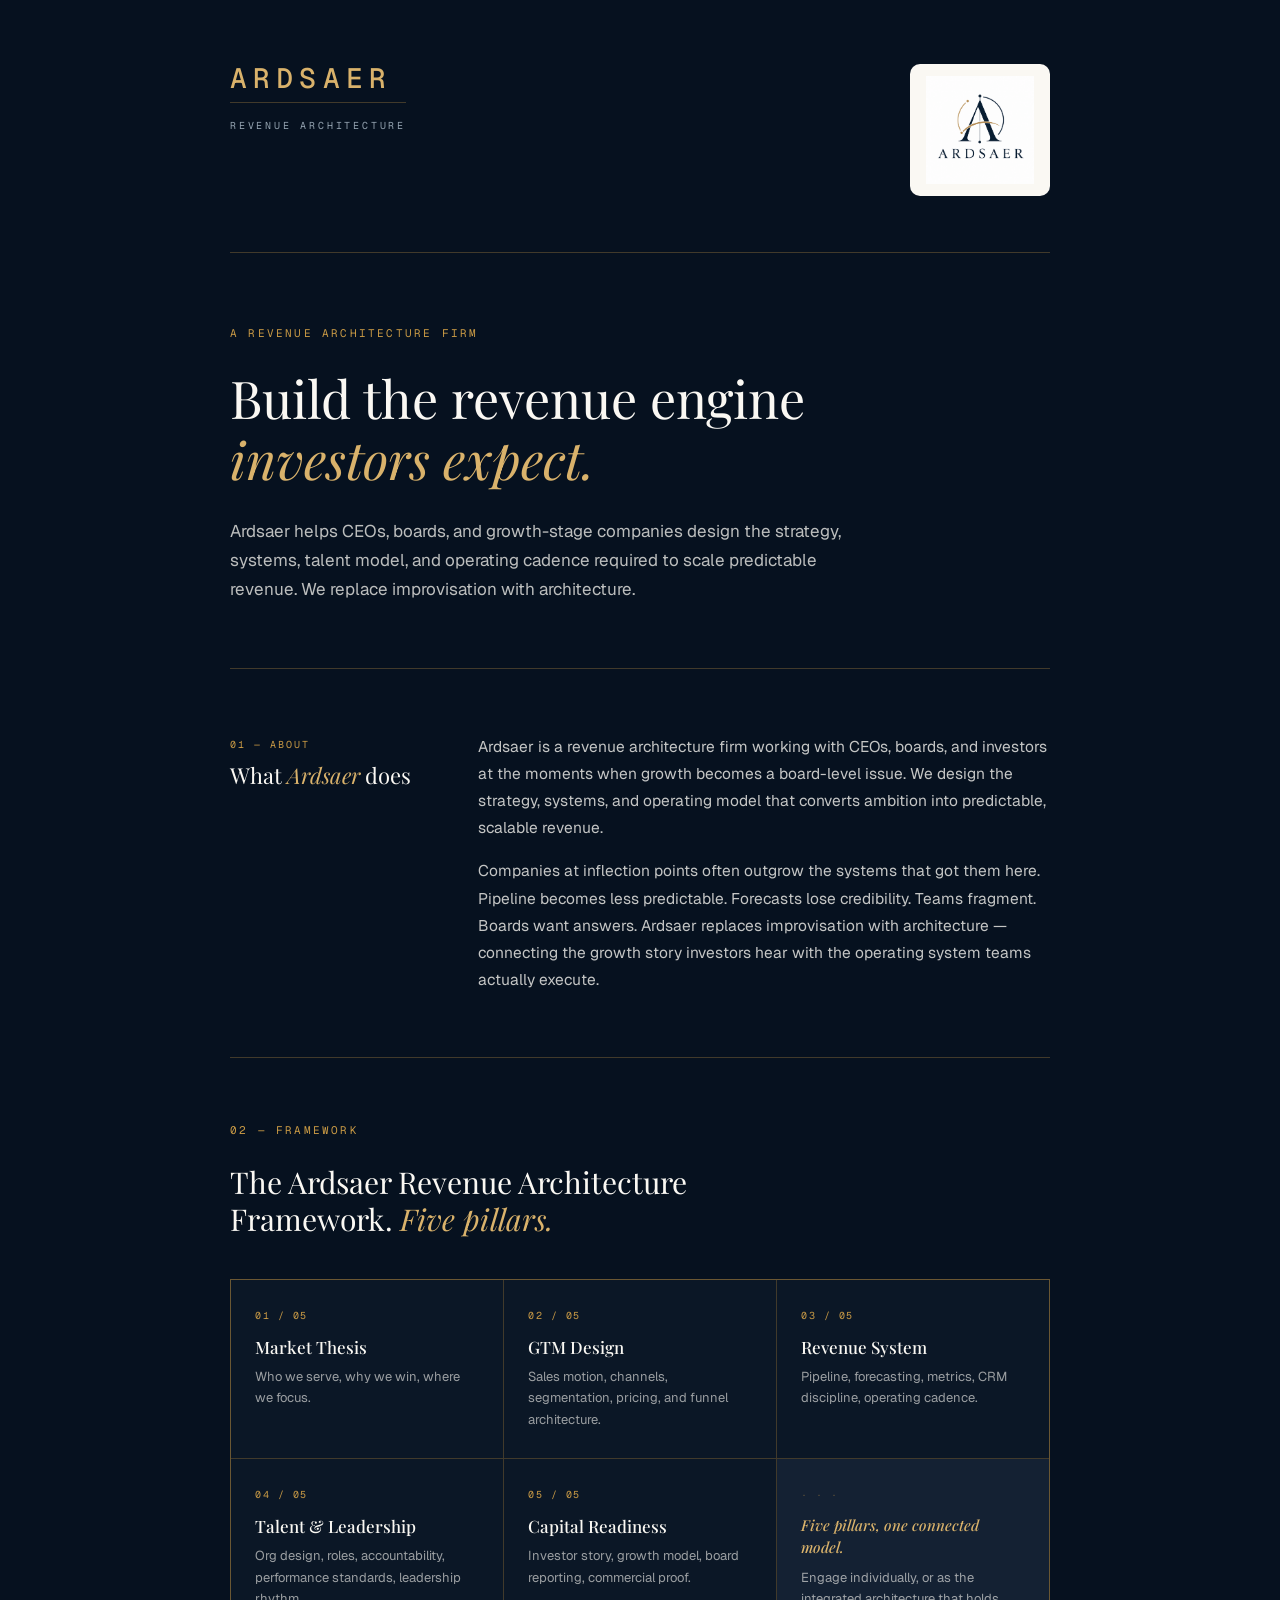
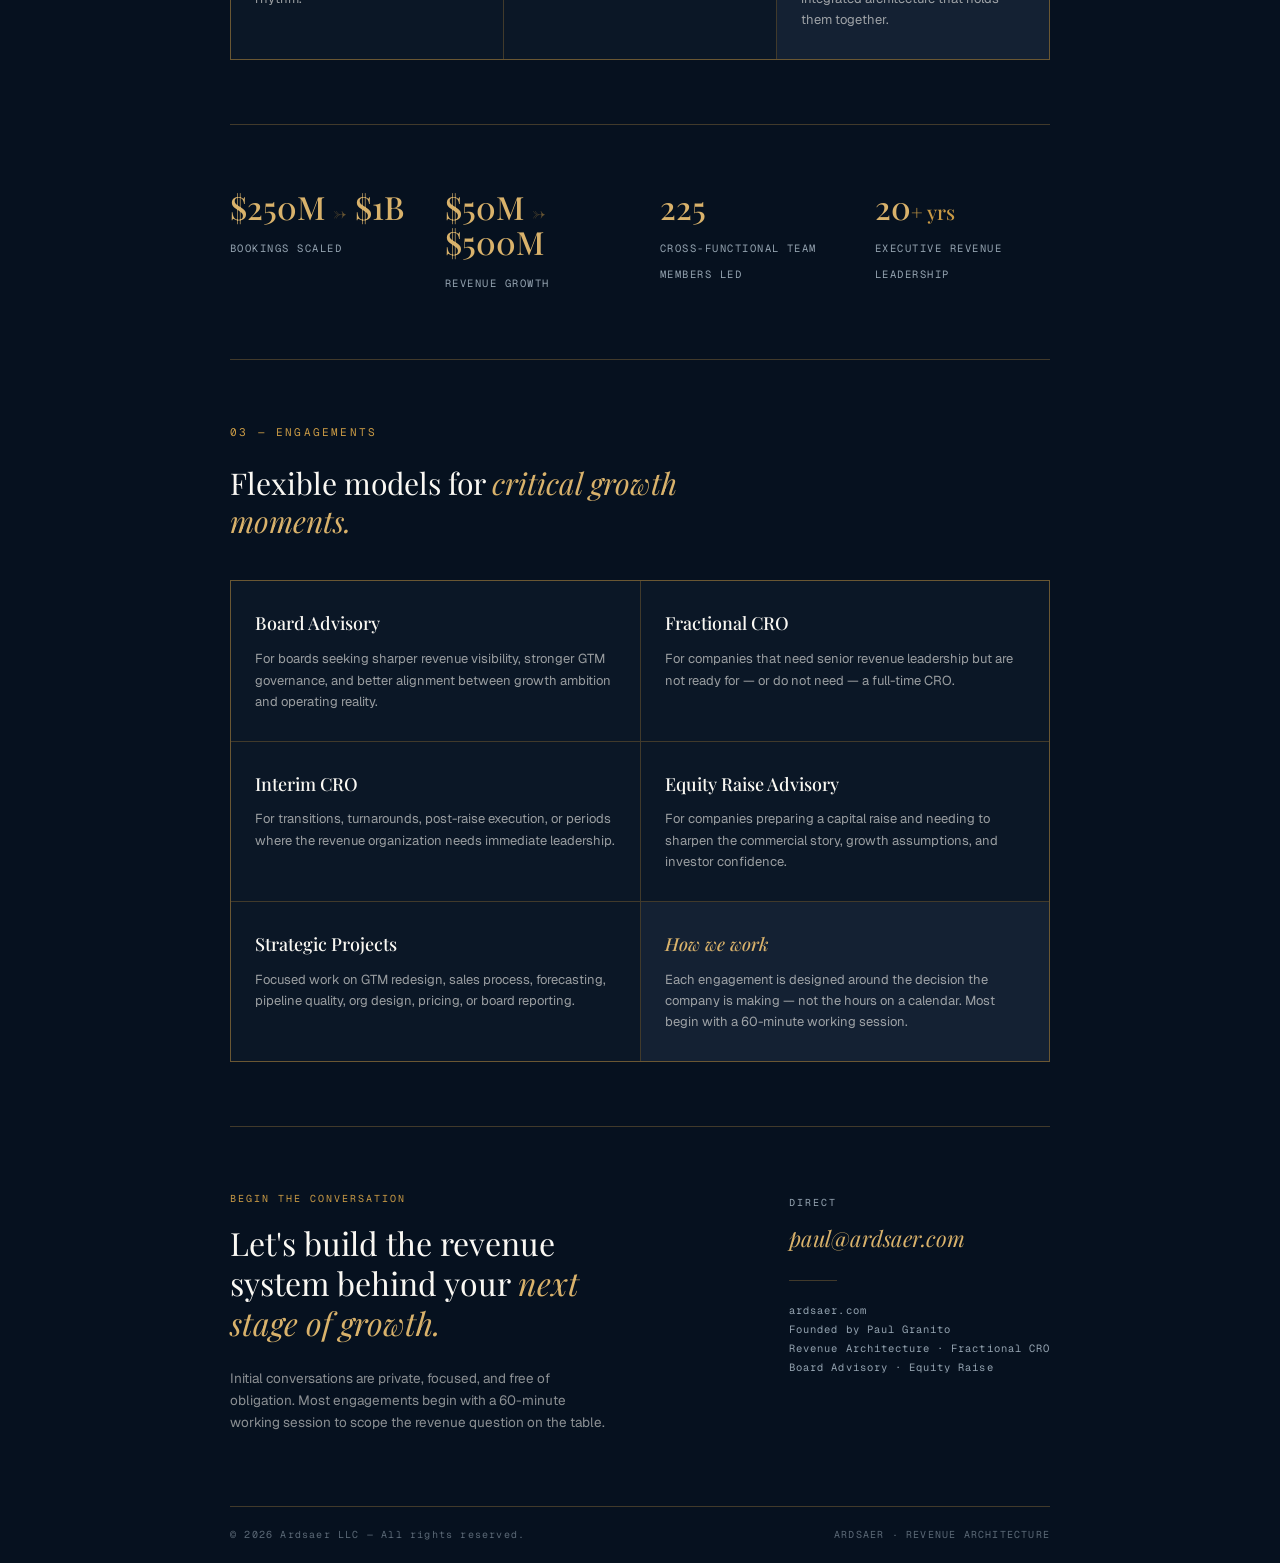
==== company.html @ 893647ec "Place logo inline at top right of header" ====
<!DOCTYPE html>
<html lang="en">
<head>
  <meta charset="UTF-8" />
  <meta name="viewport" content="width=device-width, initial-scale=1.0" />
  <title>Ardsaer — Company Profile</title>
  <link rel="preconnect" href="https://fonts.googleapis.com" />
  <link rel="preconnect" href="https://fonts.gstatic.com" crossorigin />
  <link href="https://fonts.googleapis.com/css2?family=Playfair+Display:ital,wght@0,400;0,500;0,600;1,400;1,500&family=Geist:wght@300;400;500;600&family=Geist+Mono:wght@400;500&display=swap" rel="stylesheet" />
  <style>
    *, *::before, *::after { box-sizing: border-box; margin: 0; padding: 0; }

    :root {
      --navy-900: #06111F;
      --navy-800: #0B1726;
      --navy-700: #142133;
      --gold-500: #C99A45;
      --gold-400: #D9B26B;
      --gold-300: #E6C892;
      --gold-line: rgba(201,154,69,0.3);
      --bone-50:  #FAF8F3;
      --bone-100: #F4F0E7;
      --slate-400: #94A3B0;
      --serif: "Playfair Display", Georgia, serif;
      --sans:  "Geist", -apple-system, sans-serif;
      --mono:  "Geist Mono", monospace;
    }

    html { scroll-behavior: smooth; }

    body {
      font-family: var(--sans);
      background: var(--navy-900);
      color: var(--bone-50);
      -webkit-font-smoothing: antialiased;
      line-height: 1.6;
    }

    /* ── Layout ── */
    .page {
      max-width: 900px;
      margin: 0 auto;
      padding: 0 40px;
    }

    /* ── Header ── */
    .header {
      padding: 64px 0 56px;
      border-bottom: 1px solid var(--gold-line);
      display: flex;
      align-items: flex-start;
      justify-content: space-between;
      gap: 40px;
      flex-wrap: wrap;
    }

    .logo-block {}

    .logo-wordmark {
      font-family: var(--mono);
      font-size: 28px;
      font-weight: 500;
      letter-spacing: 0.22em;
      color: var(--gold-400);
      display: block;
      line-height: 1;
    }

    .logo-rule {
      width: 100%;
      height: 1px;
      background: var(--gold-line);
      margin: 10px 0 8px;
    }

    .logo-sub {
      font-family: var(--mono);
      font-size: 10px;
      letter-spacing: 0.28em;
      color: var(--slate-400);
      text-transform: uppercase;
    }

    .header-right {
      display: flex;
      align-items: center;
    }

    .header-logo-img {
      width: 140px;
      background: var(--bone-50);
      border-radius: 10px;
      padding: 12px 16px;
      display: block;
    }

    /* ── Hero band ── */
    .hero-band {
      padding: 72px 0 64px;
      border-bottom: 1px solid var(--gold-line);
    }

    .eyebrow {
      font-family: var(--mono);
      font-size: 11px;
      letter-spacing: 0.2em;
      color: var(--gold-500);
      text-transform: uppercase;
      display: block;
      margin-bottom: 24px;
    }

    .hero-heading {
      font-family: var(--serif);
      font-size: clamp(32px, 5vw, 52px);
      font-weight: 400;
      line-height: 1.18;
      color: var(--bone-50);
      max-width: 720px;
      margin-bottom: 28px;
    }

    .hero-heading em {
      font-style: italic;
      color: var(--gold-400);
    }

    .hero-body {
      font-size: 17px;
      color: rgba(250,248,243,0.75);
      max-width: 620px;
      line-height: 1.7;
    }

    /* ── Two-col section ── */
    .two-col {
      padding: 64px 0;
      border-bottom: 1px solid var(--gold-line);
      display: grid;
      grid-template-columns: 200px 1fr;
      gap: 48px;
      align-items: start;
    }

    .col-label {
      padding-top: 4px;
    }

    .col-label .index {
      font-family: var(--mono);
      font-size: 10px;
      letter-spacing: 0.2em;
      color: var(--gold-500);
      text-transform: uppercase;
      display: block;
      margin-bottom: 8px;
    }

    .col-label h3 {
      font-family: var(--serif);
      font-size: 22px;
      font-weight: 400;
      color: var(--bone-50);
      line-height: 1.3;
    }

    .col-label h3 em { font-style: italic; color: var(--gold-400); }

    .col-body p {
      font-size: 15.5px;
      color: rgba(250,248,243,0.78);
      line-height: 1.75;
      margin-bottom: 16px;
    }

    .col-body p:last-child { margin-bottom: 0; }

    /* ── Pillars grid ── */
    .pillars-section {
      padding: 64px 0;
      border-bottom: 1px solid var(--gold-line);
    }

    .pillars-head {
      margin-bottom: 40px;
    }

    .pillars-grid {
      display: grid;
      grid-template-columns: repeat(3, 1fr);
      gap: 1px;
      background: var(--gold-line);
      border: 1px solid var(--gold-line);
    }

    .pillar-card {
      background: var(--navy-800);
      padding: 28px 24px;
    }

    .pillar-num {
      font-family: var(--mono);
      font-size: 10px;
      letter-spacing: 0.15em;
      color: var(--gold-500);
      display: block;
      margin-bottom: 12px;
    }

    .pillar-name {
      font-family: var(--serif);
      font-size: 17px;
      font-weight: 500;
      color: var(--bone-50);
      margin-bottom: 8px;
      line-height: 1.3;
    }

    .pillar-body {
      font-size: 13px;
      color: rgba(250,248,243,0.6);
      line-height: 1.65;
    }

    /* ── Stats band ── */
    .stats-band {
      padding: 64px 0;
      border-bottom: 1px solid var(--gold-line);
      display: grid;
      grid-template-columns: repeat(4, 1fr);
      gap: 40px;
    }

    .stat {}

    .stat-value {
      font-family: var(--serif);
      font-size: 32px;
      font-weight: 500;
      color: var(--gold-400);
      display: block;
      line-height: 1.1;
      margin-bottom: 10px;
    }

    .stat-arrow {
      font-size: 20px;
      color: rgba(201,154,69,0.5);
    }

    .stat-label {
      font-family: var(--mono);
      font-size: 10.5px;
      letter-spacing: 0.14em;
      color: var(--slate-400);
      text-transform: uppercase;
      line-height: 1.5;
    }

    /* ── Engagement models ── */
    .engagements-section {
      padding: 64px 0;
      border-bottom: 1px solid var(--gold-line);
    }

    .engagement-list {
      display: grid;
      grid-template-columns: repeat(2, 1fr);
      gap: 1px;
      background: var(--gold-line);
      border: 1px solid var(--gold-line);
      margin-top: 40px;
    }

    .engagement-item {
      background: var(--navy-800);
      padding: 28px 24px;
    }

    .engagement-title {
      font-family: var(--serif);
      font-size: 18px;
      font-weight: 500;
      color: var(--bone-50);
      margin-bottom: 10px;
    }

    .engagement-body {
      font-size: 13px;
      color: rgba(250,248,243,0.6);
      line-height: 1.65;
    }

    /* ── Footer / Contact ── */
    .footer-band {
      padding: 64px 0 72px;
      display: flex;
      align-items: flex-start;
      justify-content: space-between;
      gap: 48px;
      flex-wrap: wrap;
    }

    .footer-left {}

    .footer-cta-label {
      font-family: var(--mono);
      font-size: 10px;
      letter-spacing: 0.2em;
      color: var(--gold-500);
      text-transform: uppercase;
      display: block;
      margin-bottom: 16px;
    }

    .footer-heading {
      font-family: var(--serif);
      font-size: clamp(22px, 3vw, 32px);
      font-weight: 400;
      color: var(--bone-50);
      line-height: 1.25;
      max-width: 420px;
      margin-bottom: 24px;
    }

    .footer-heading em { font-style: italic; color: var(--gold-400); }

    .footer-note {
      font-size: 13.5px;
      color: rgba(250,248,243,0.55);
      max-width: 380px;
      line-height: 1.65;
    }

    .footer-right {
      padding-top: 4px;
    }

    .contact-label {
      font-family: var(--mono);
      font-size: 10px;
      letter-spacing: 0.2em;
      color: var(--slate-400);
      text-transform: uppercase;
      display: block;
      margin-bottom: 10px;
    }

    .contact-email {
      font-family: var(--serif);
      font-size: 22px;
      font-style: italic;
      color: var(--gold-400);
      text-decoration: none;
      display: block;
      margin-bottom: 24px;
      transition: color 0.2s;
    }

    .contact-email:hover { color: var(--gold-300); }

    .divider {
      width: 48px;
      height: 1px;
      background: var(--gold-line);
      margin-bottom: 20px;
    }

    .footer-meta {
      font-family: var(--mono);
      font-size: 10.5px;
      letter-spacing: 0.1em;
      color: var(--slate-400);
      line-height: 1.8;
    }

    /* ── Bottom bar ── */
    .bottom-bar {
      border-top: 1px solid var(--gold-line);
      padding: 20px 0;
      display: flex;
      align-items: center;
      justify-content: space-between;
      gap: 20px;
    }

    .bottom-bar span {
      font-family: var(--mono);
      font-size: 10px;
      letter-spacing: 0.12em;
      color: rgba(148,163,176,0.6);
    }

    /* ── Responsive ── */
    @media (max-width: 720px) {
      .page { padding: 0 24px; }
      .header { flex-direction: column; }
      .header-right { text-align: left; }
      .header-tagline { max-width: none; }
      .two-col { grid-template-columns: 1fr; gap: 24px; }
      .pillars-grid { grid-template-columns: 1fr 1fr; }
      .stats-band { grid-template-columns: 1fr 1fr; gap: 32px; }
      .engagement-list { grid-template-columns: 1fr; }
    }

    @media (max-width: 480px) {
      .pillars-grid { grid-template-columns: 1fr; }
      .stats-band { grid-template-columns: 1fr 1fr; }
    }
  </style>
</head>
<body>

<div class="page">

  <!-- ── Header ── -->
  <header class="header">
    <div class="logo-block">
      <span class="logo-wordmark">ARDSAER</span>
      <div class="logo-rule"></div>
      <span class="logo-sub">Revenue Architecture</span>
    </div>
    <div class="header-right">
      <img src="images/Logo.png" alt="Ardsaer" class="header-logo-img" />
    </div>
  </header>

  <!-- ── Hero ── -->
  <section class="hero-band">
    <span class="eyebrow">A Revenue Architecture Firm</span>
    <h1 class="hero-heading">
      Build the revenue engine <em>investors expect.</em>
    </h1>
    <p class="hero-body">
      Ardsaer helps CEOs, boards, and growth-stage companies design the strategy, systems, talent model, and operating cadence required to scale predictable revenue. We replace improvisation with architecture.
    </p>
  </section>

  <!-- ── About ── -->
  <section class="two-col">
    <div class="col-label">
      <span class="index">01 — About</span>
      <h3>What <em>Ardsaer</em> does</h3>
    </div>
    <div class="col-body">
      <p>
        Ardsaer is a revenue architecture firm working with CEOs, boards, and investors at the moments when growth becomes a board-level issue. We design the strategy, systems, and operating model that converts ambition into predictable, scalable revenue.
      </p>
      <p>
        Companies at inflection points often outgrow the systems that got them here. Pipeline becomes less predictable. Forecasts lose credibility. Teams fragment. Boards want answers. Ardsaer replaces improvisation with architecture — connecting the growth story investors hear with the operating system teams actually execute.
      </p>
    </div>
  </section>

  <!-- ── Framework / Pillars ── -->
  <section class="pillars-section">
    <div class="pillars-head">
      <span class="eyebrow">02 — Framework</span>
      <h2 style="font-family: var(--serif); font-size: clamp(22px, 3vw, 30px); font-weight: 400; color: var(--bone-50); line-height: 1.25; max-width: 560px;">
        The Ardsaer Revenue Architecture Framework. <em style="font-style:italic; color: var(--gold-400);">Five pillars.</em>
      </h2>
    </div>
    <div class="pillars-grid">
      <div class="pillar-card">
        <span class="pillar-num">01 / 05</span>
        <div class="pillar-name">Market Thesis</div>
        <p class="pillar-body">Who we serve, why we win, where we focus.</p>
      </div>
      <div class="pillar-card">
        <span class="pillar-num">02 / 05</span>
        <div class="pillar-name">GTM Design</div>
        <p class="pillar-body">Sales motion, channels, segmentation, pricing, and funnel architecture.</p>
      </div>
      <div class="pillar-card">
        <span class="pillar-num">03 / 05</span>
        <div class="pillar-name">Revenue System</div>
        <p class="pillar-body">Pipeline, forecasting, metrics, CRM discipline, operating cadence.</p>
      </div>
      <div class="pillar-card">
        <span class="pillar-num">04 / 05</span>
        <div class="pillar-name">Talent &amp; Leadership</div>
        <p class="pillar-body">Org design, roles, accountability, performance standards, leadership rhythm.</p>
      </div>
      <div class="pillar-card">
        <span class="pillar-num">05 / 05</span>
        <div class="pillar-name">Capital Readiness</div>
        <p class="pillar-body">Investor story, growth model, board reporting, commercial proof.</p>
      </div>
      <div class="pillar-card" style="background: var(--navy-700);">
        <span class="pillar-num" style="color: rgba(201,154,69,0.4);">· · ·</span>
        <div class="pillar-name" style="font-style:italic; color: var(--gold-400); font-size: 15px; line-height: 1.45;">Five pillars, one connected model.</div>
        <p class="pillar-body">Engage individually, or as the integrated architecture that holds them together.</p>
      </div>
    </div>
  </section>

  <!-- ── Stats ── -->
  <section class="stats-band">
    <div class="stat">
      <span class="stat-value">$250M <span class="stat-arrow">→</span> $1B</span>
      <span class="stat-label">Bookings scaled</span>
    </div>
    <div class="stat">
      <span class="stat-value">$50M <span class="stat-arrow">→</span> $500M</span>
      <span class="stat-label">Revenue growth</span>
    </div>
    <div class="stat">
      <span class="stat-value">225</span>
      <span class="stat-label">Cross-functional team members led</span>
    </div>
    <div class="stat">
      <span class="stat-value">20<em style="font-size:20px; font-style:normal; color: var(--gold-500);">+ yrs</em></span>
      <span class="stat-label">Executive revenue leadership</span>
    </div>
  </section>

  <!-- ── Engagement Models ── -->
  <section class="engagements-section">
    <span class="eyebrow">03 — Engagements</span>
    <h2 style="font-family: var(--serif); font-size: clamp(22px, 3vw, 30px); font-weight: 400; color: var(--bone-50); line-height: 1.25; max-width: 560px;">
      Flexible models for <em style="font-style:italic; color: var(--gold-400);">critical growth moments.</em>
    </h2>
    <div class="engagement-list">
      <div class="engagement-item">
        <div class="engagement-title">Board Advisory</div>
        <p class="engagement-body">For boards seeking sharper revenue visibility, stronger GTM governance, and better alignment between growth ambition and operating reality.</p>
      </div>
      <div class="engagement-item">
        <div class="engagement-title">Fractional CRO</div>
        <p class="engagement-body">For companies that need senior revenue leadership but are not ready for — or do not need — a full-time CRO.</p>
      </div>
      <div class="engagement-item">
        <div class="engagement-title">Interim CRO</div>
        <p class="engagement-body">For transitions, turnarounds, post-raise execution, or periods where the revenue organization needs immediate leadership.</p>
      </div>
      <div class="engagement-item">
        <div class="engagement-title">Equity Raise Advisory</div>
        <p class="engagement-body">For companies preparing a capital raise and needing to sharpen the commercial story, growth assumptions, and investor confidence.</p>
      </div>
      <div class="engagement-item">
        <div class="engagement-title">Strategic Projects</div>
        <p class="engagement-body">Focused work on GTM redesign, sales process, forecasting, pipeline quality, org design, pricing, or board reporting.</p>
      </div>
      <div class="engagement-item" style="background: var(--navy-700);">
        <div class="engagement-title" style="font-style:italic; color: var(--gold-400);">How we work</div>
        <p class="engagement-body">Each engagement is designed around the decision the company is making — not the hours on a calendar. Most begin with a 60-minute working session.</p>
      </div>
    </div>
  </section>

  <!-- ── Contact ── -->
  <footer>
    <div class="footer-band">
      <div class="footer-left">
        <span class="footer-cta-label">Begin the conversation</span>
        <h2 class="footer-heading">
          Let's build the revenue system behind your <em>next stage of growth.</em>
        </h2>
        <p class="footer-note">
          Initial conversations are private, focused, and free of obligation. Most engagements begin with a 60-minute working session to scope the revenue question on the table.
        </p>
      </div>
      <div class="footer-right">
        <span class="contact-label">Direct</span>
        <a href="mailto:paul@ardsaer.com" class="contact-email">paul@ardsaer.com</a>
        <div class="divider"></div>
        <div class="footer-meta">
          ardsaer.com<br />
          Founded by Paul Granito<br />
          Revenue Architecture · Fractional CRO<br />
          Board Advisory · Equity Raise
        </div>
      </div>
    </div>
    <div class="bottom-bar">
      <span>© 2026 Ardsaer LLC — All rights reserved.</span>
      <span>ARDSAER · REVENUE ARCHITECTURE</span>
    </div>
  </footer>

</div>

</body>
</html>
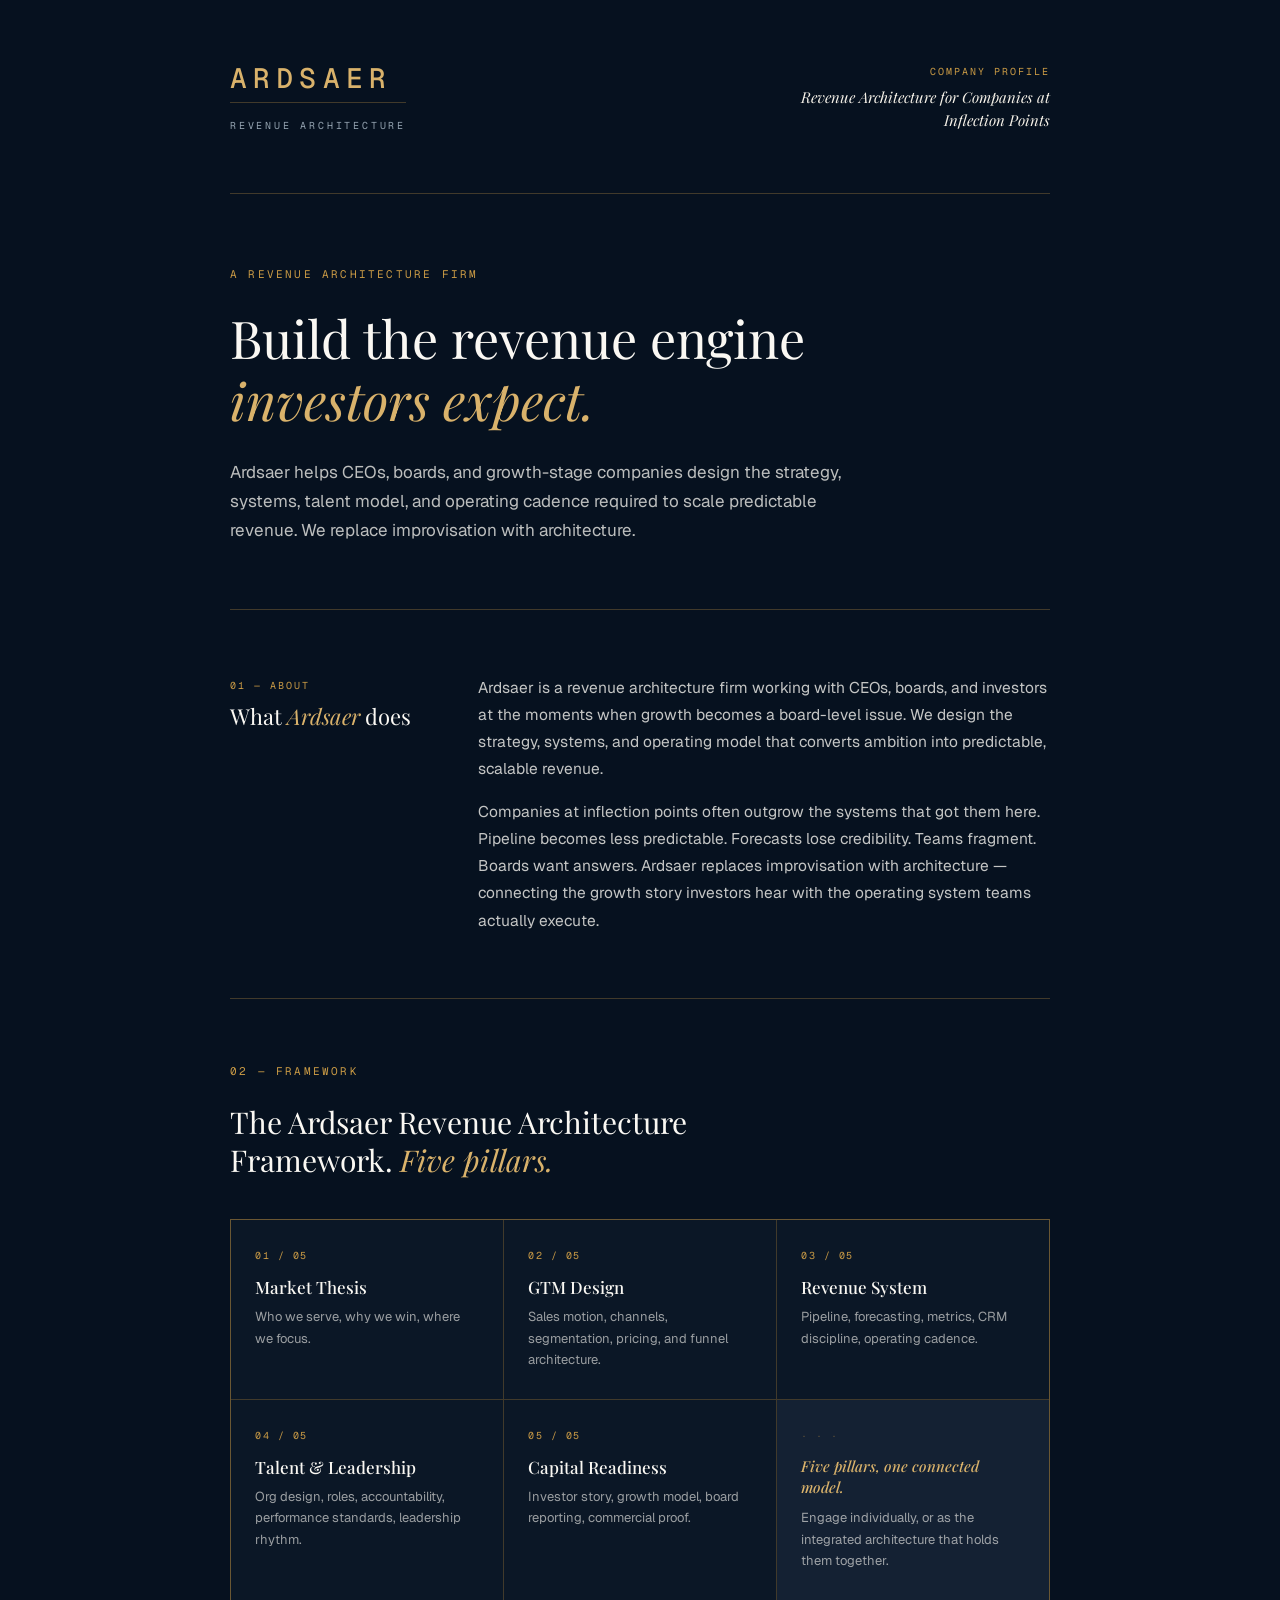
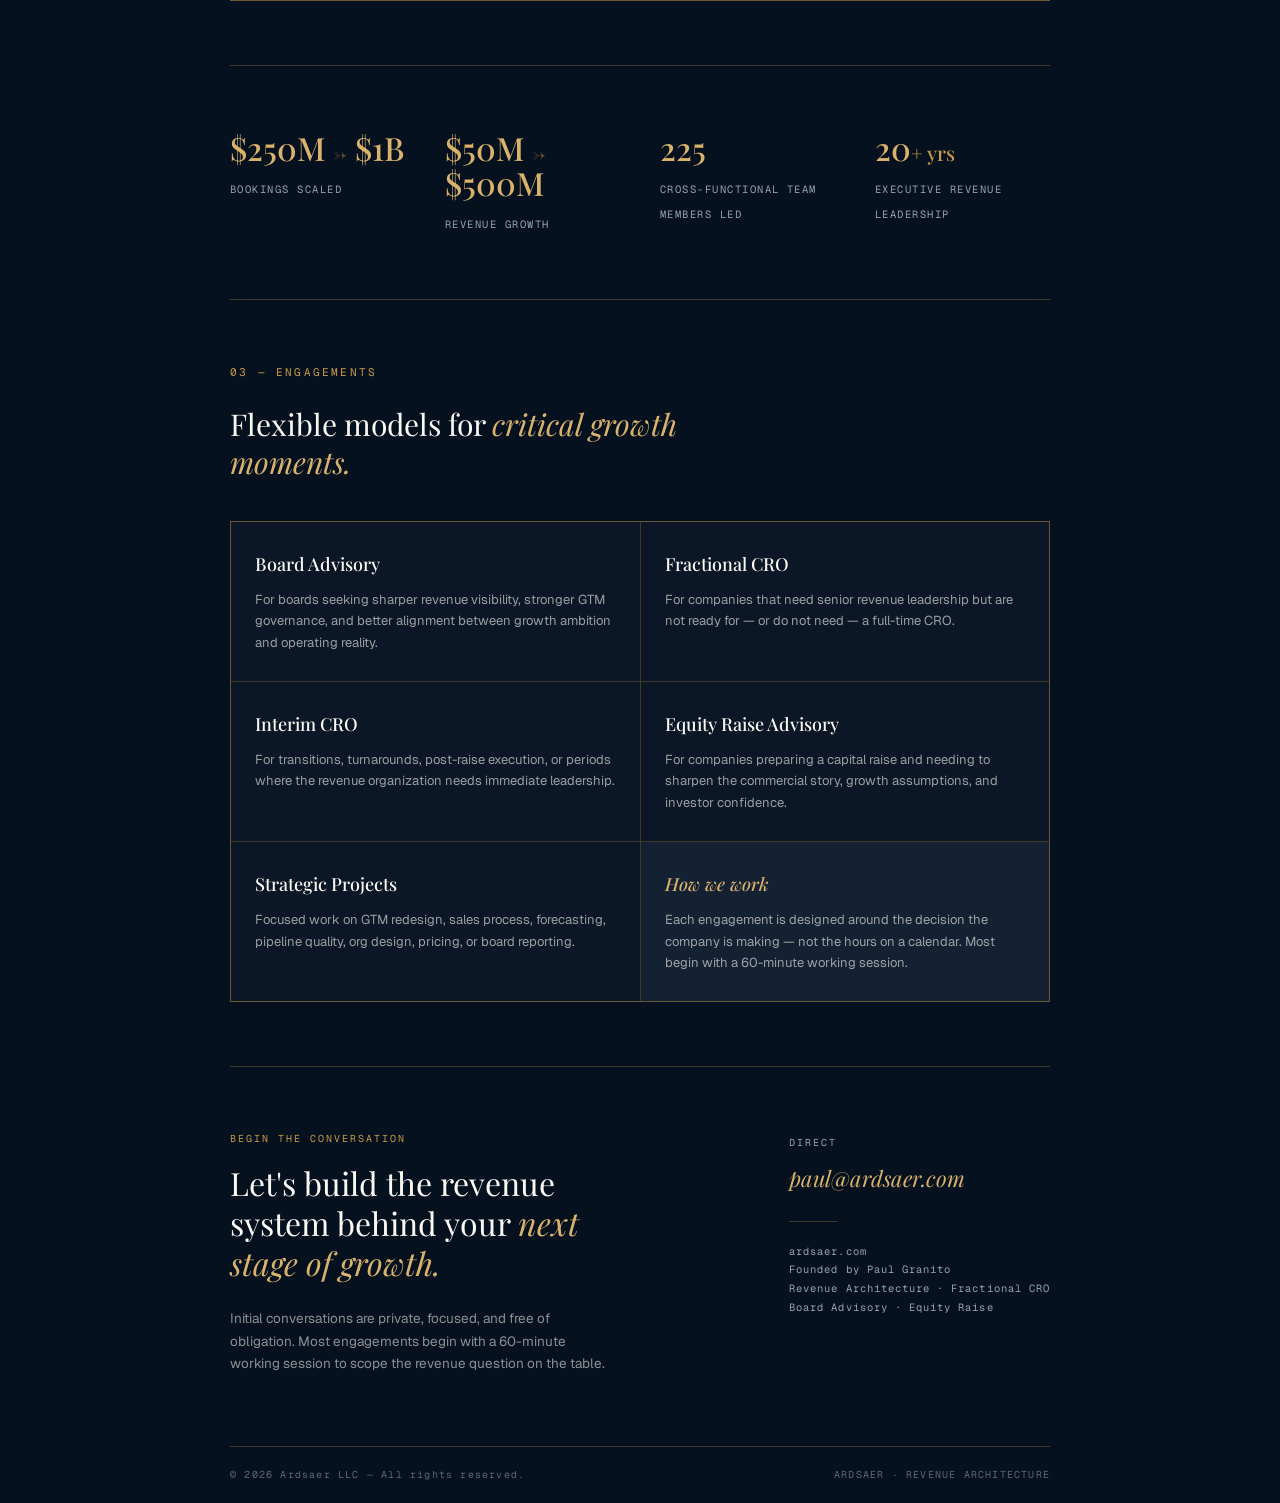
==== commit 6b54410f: "Revert company page header to original format, remove logo" ====
--- a/company.html
+++ b/company.html
@@ -82,16 +82,26 @@
     }
 
     .header-right {
-      display: flex;
-      align-items: center;
-    }
-
-    .header-logo-img {
-      width: 140px;
-      background: var(--bone-50);
-      border-radius: 10px;
-      padding: 12px 16px;
-      display: block;
+      text-align: right;
+    }
+
+    .header-label {
+      font-family: var(--mono);
+      font-size: 10px;
+      letter-spacing: 0.2em;
+      color: var(--gold-500);
+      text-transform: uppercase;
+      display: block;
+      margin-bottom: 6px;
+    }
+
+    .header-tagline {
+      font-family: var(--serif);
+      font-size: 15px;
+      font-style: italic;
+      color: var(--bone-100);
+      max-width: 280px;
+      line-height: 1.5;
     }
 
     /* ── Hero band ── */
@@ -421,7 +431,8 @@
       <span class="logo-sub">Revenue Architecture</span>
     </div>
     <div class="header-right">
-      <img src="images/Logo.png" alt="Ardsaer" class="header-logo-img" />
+      <span class="header-label">Company Profile</span>
+      <p class="header-tagline">Revenue Architecture for Companies at Inflection Points</p>
     </div>
   </header>
 
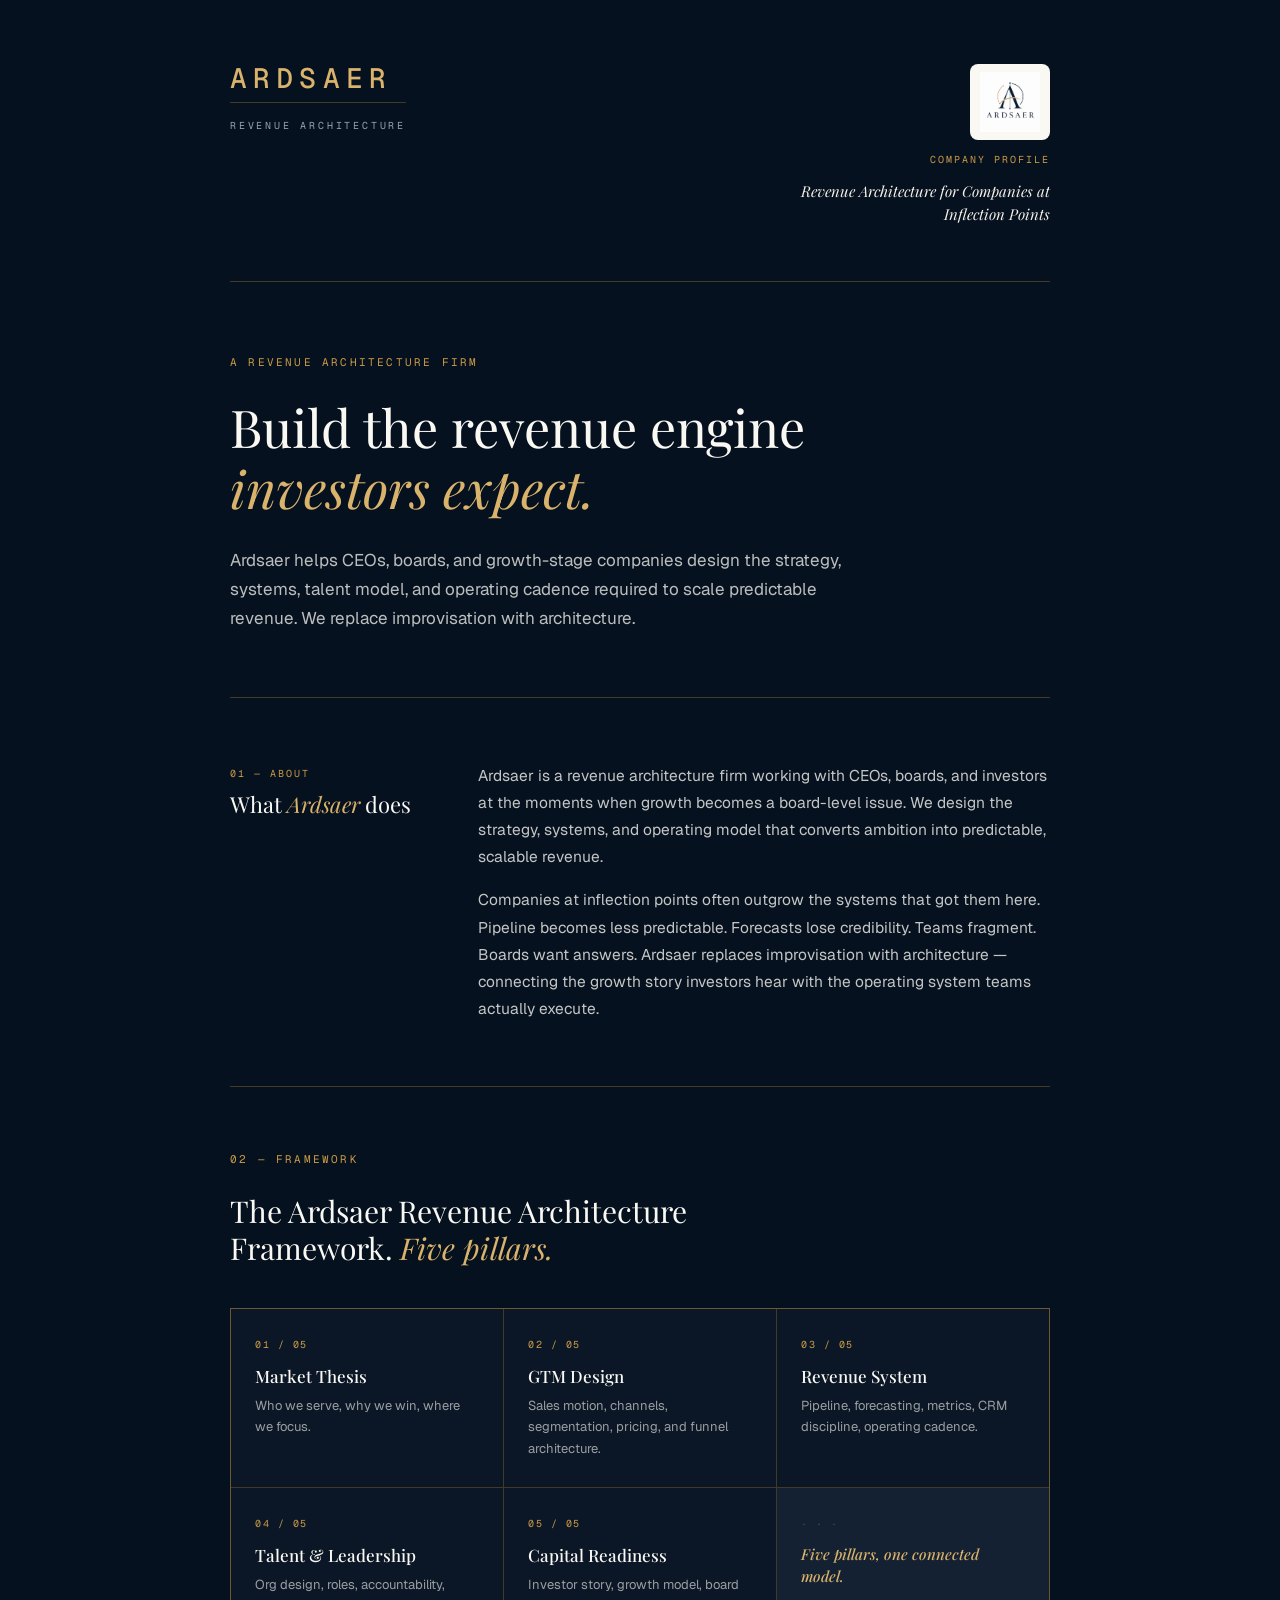
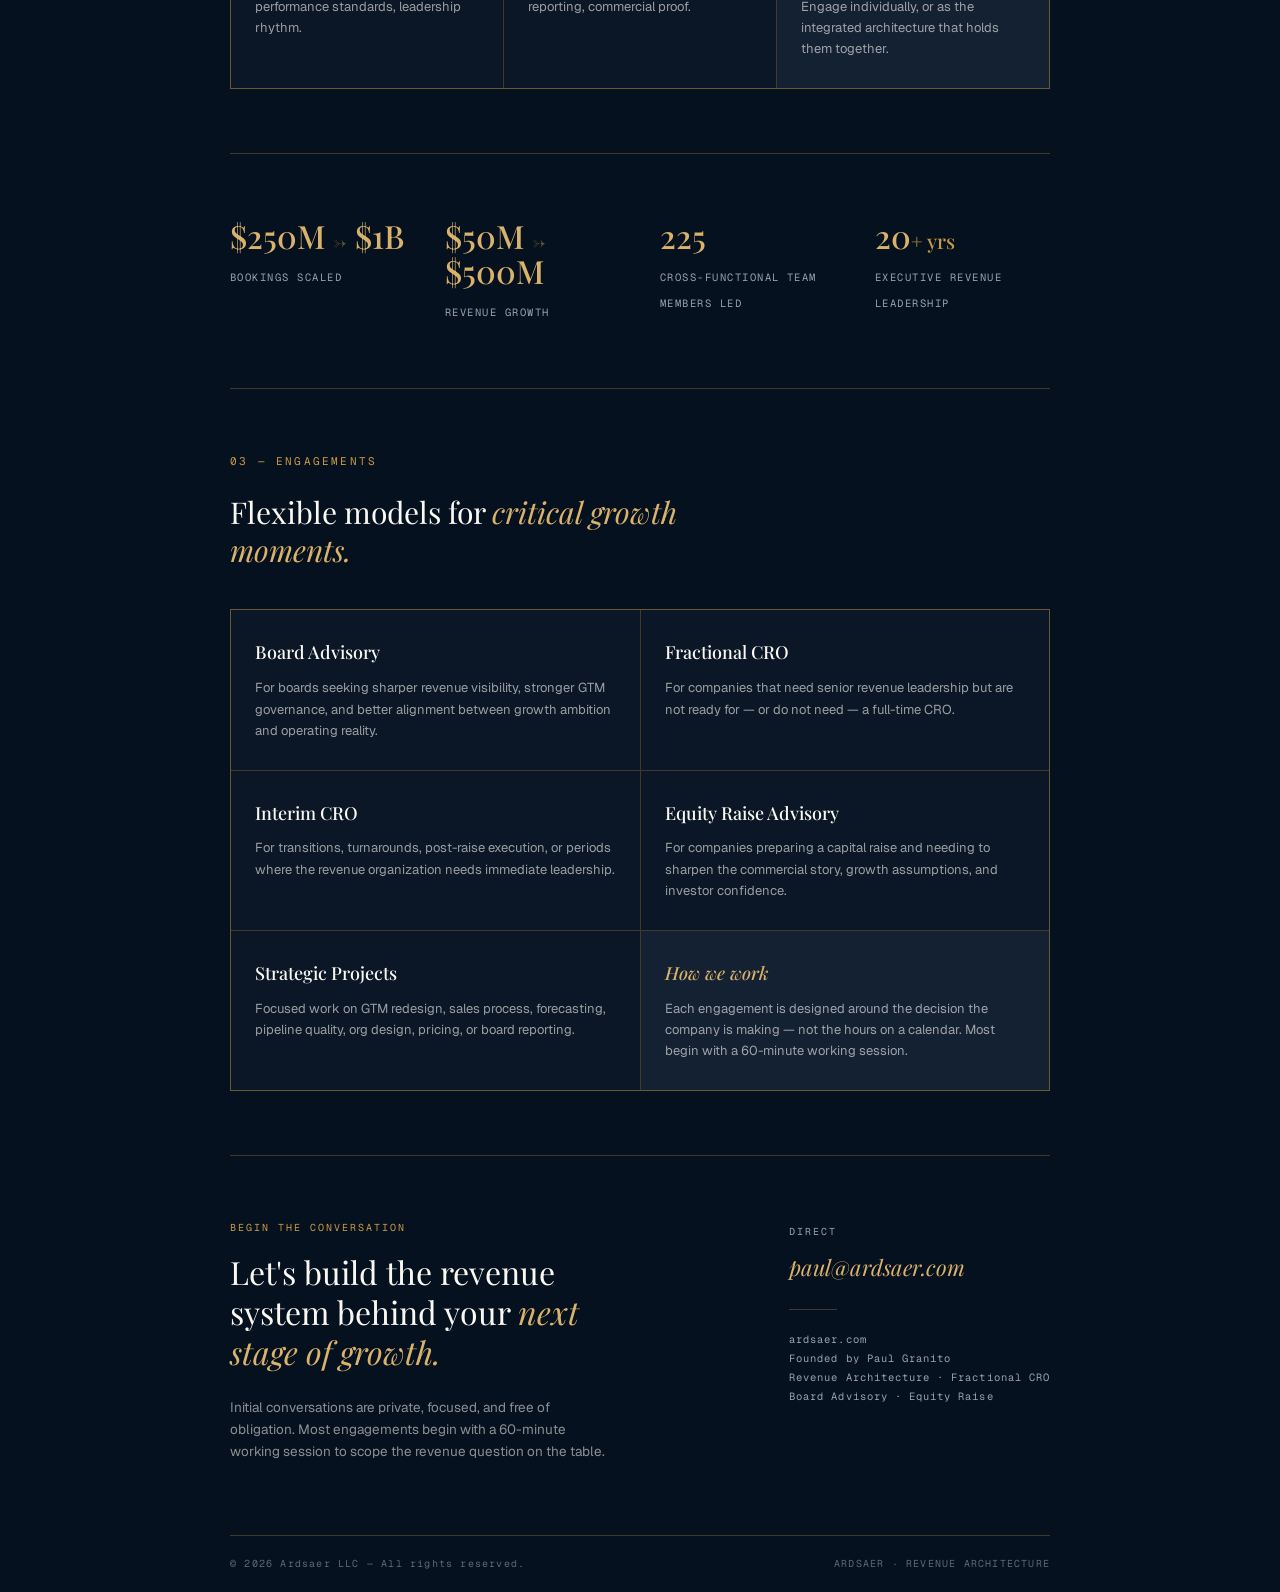
==== commit b4b7608c: "Add resized logo top right, keep tagline in header" ====
--- a/company.html
+++ b/company.html
@@ -83,6 +83,18 @@
 
     .header-right {
       text-align: right;
+      display: flex;
+      flex-direction: column;
+      align-items: flex-end;
+      gap: 12px;
+    }
+
+    .header-logo-img {
+      width: 80px;
+      background: var(--bone-50);
+      border-radius: 8px;
+      padding: 8px 10px;
+      display: block;
     }
 
     .header-label {
@@ -92,7 +104,6 @@
       color: var(--gold-500);
       text-transform: uppercase;
       display: block;
-      margin-bottom: 6px;
     }
 
     .header-tagline {
@@ -431,6 +442,7 @@
       <span class="logo-sub">Revenue Architecture</span>
     </div>
     <div class="header-right">
+      <img src="images/Logo.png" alt="Ardsaer" class="header-logo-img" />
       <span class="header-label">Company Profile</span>
       <p class="header-tagline">Revenue Architecture for Companies at Inflection Points</p>
     </div>
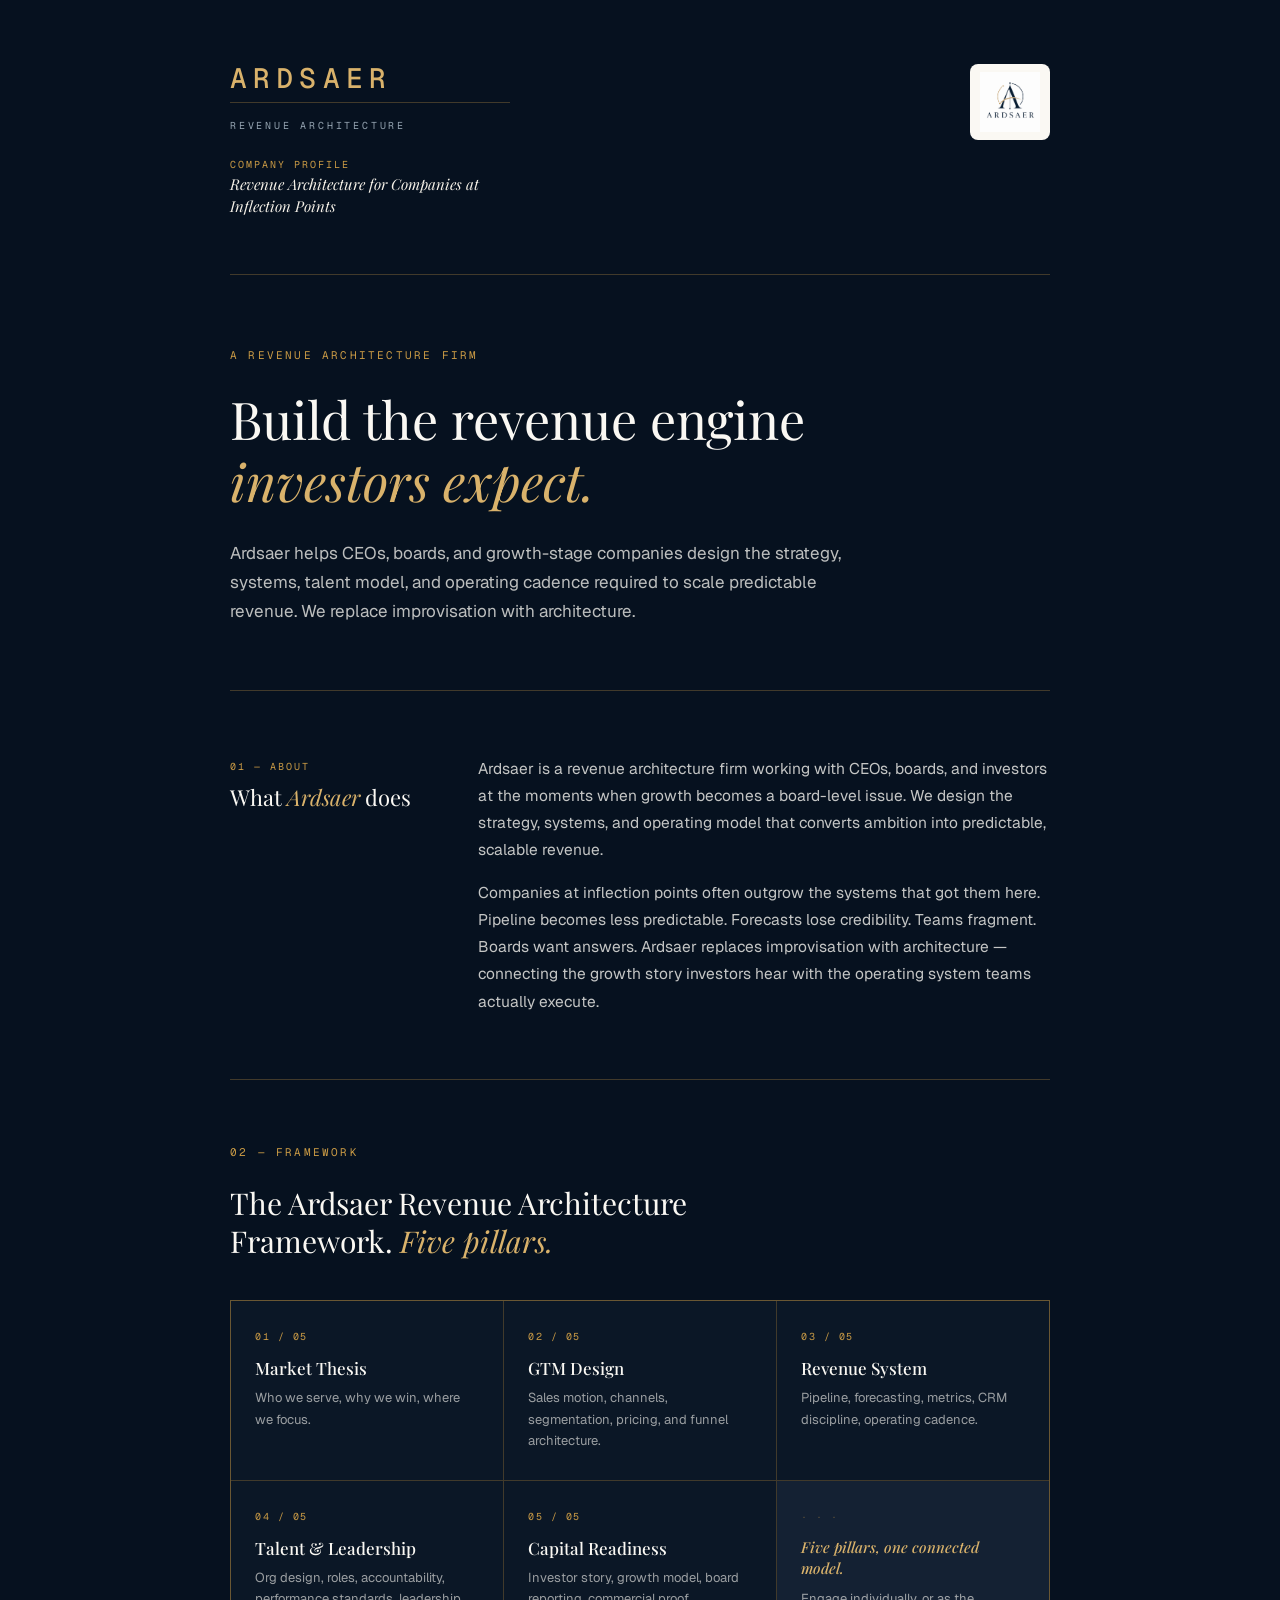
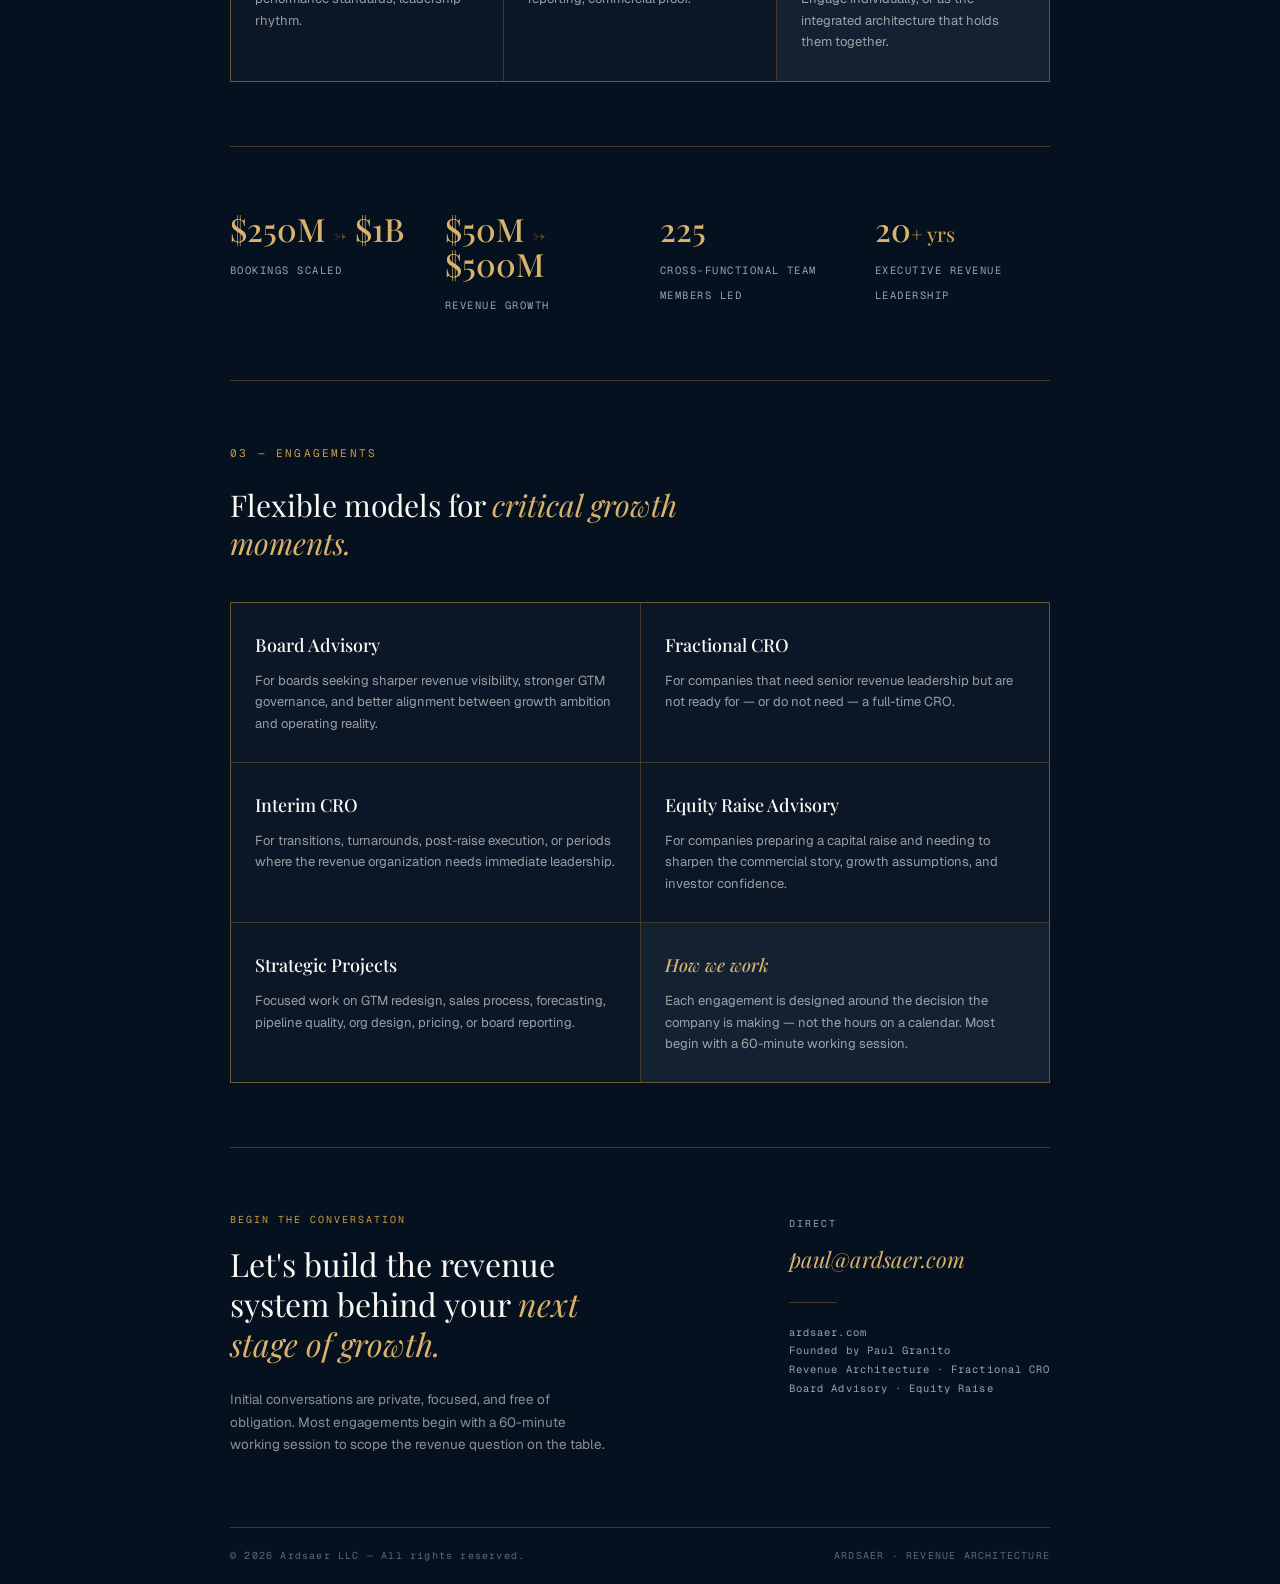
==== commit 7090fa57: "Move Company Profile label and tagline to left, logo alone on right" ====
--- a/company.html
+++ b/company.html
@@ -440,11 +440,11 @@
       <span class="logo-wordmark">ARDSAER</span>
       <div class="logo-rule"></div>
       <span class="logo-sub">Revenue Architecture</span>
+      <span class="header-label" style="margin-top: 20px;">Company Profile</span>
+      <p class="header-tagline">Revenue Architecture for Companies at Inflection Points</p>
     </div>
     <div class="header-right">
       <img src="images/Logo.png" alt="Ardsaer" class="header-logo-img" />
-      <span class="header-label">Company Profile</span>
-      <p class="header-tagline">Revenue Architecture for Companies at Inflection Points</p>
     </div>
   </header>
 
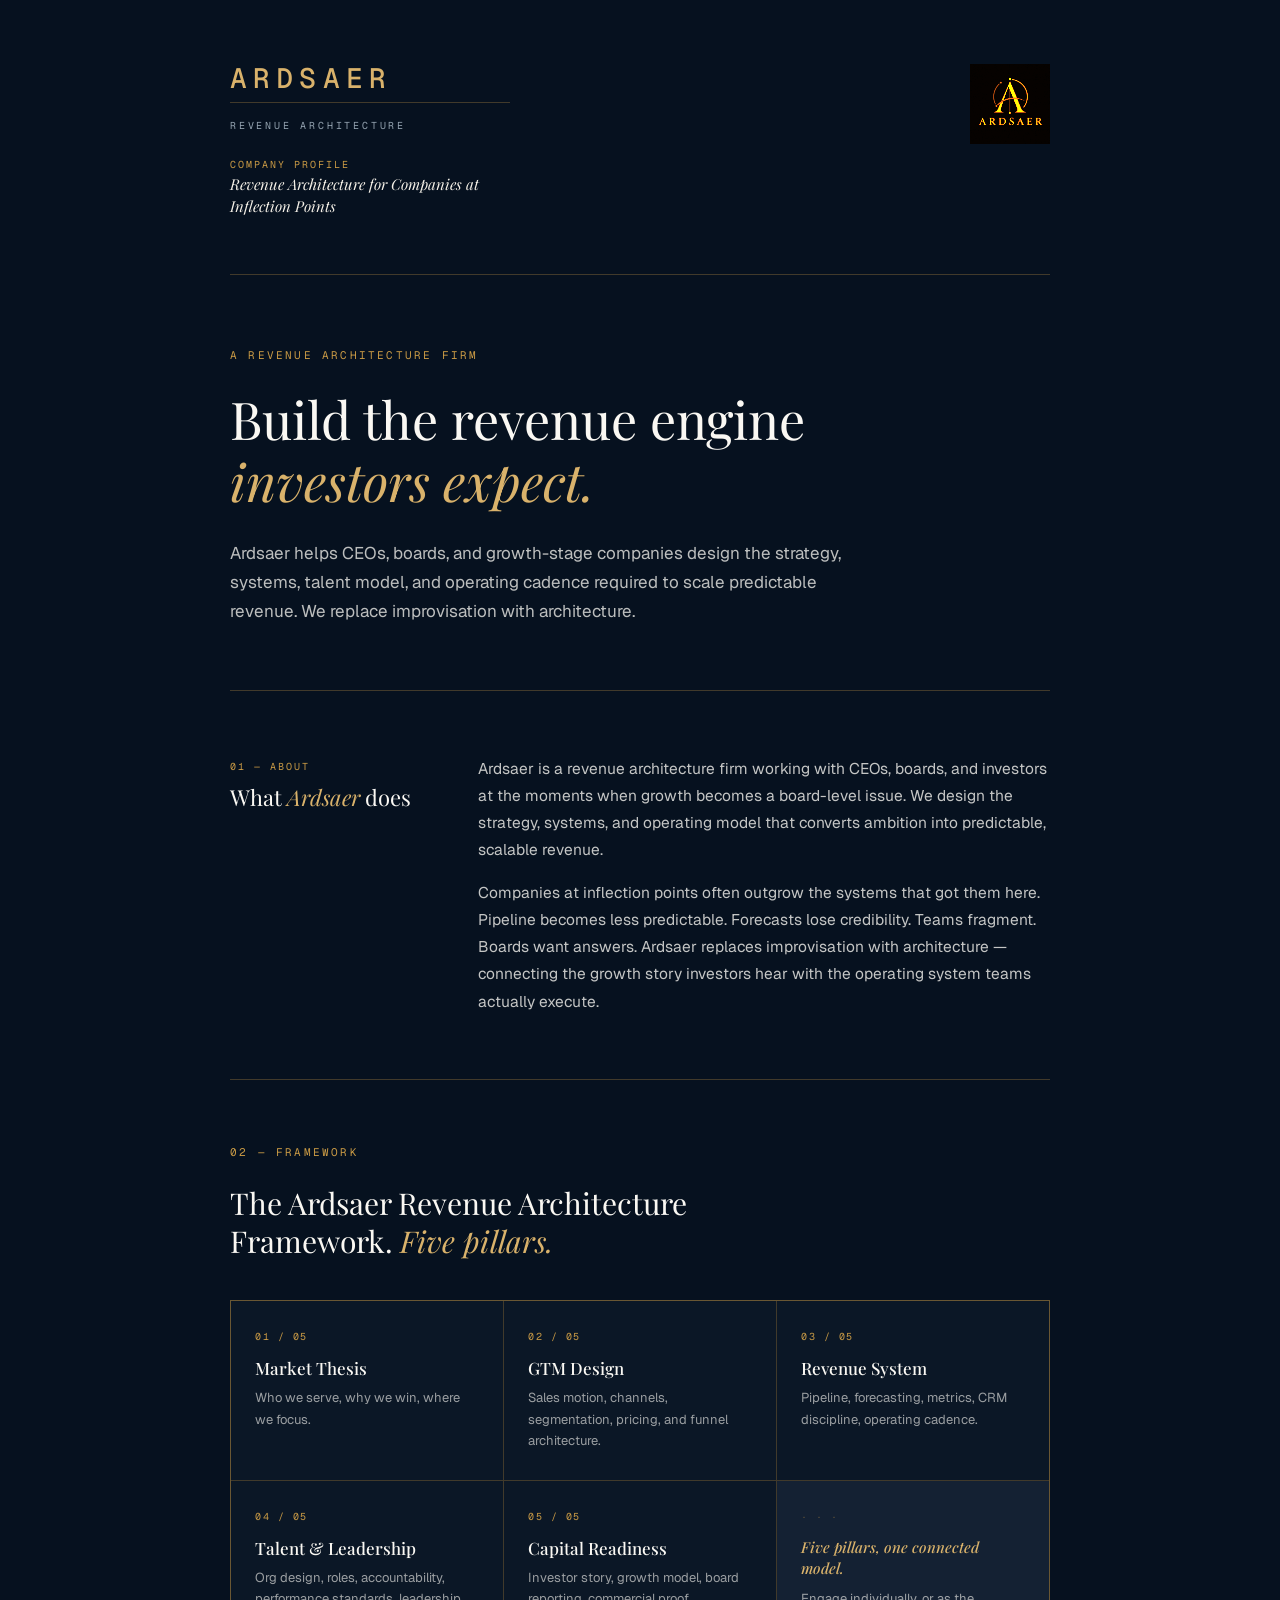
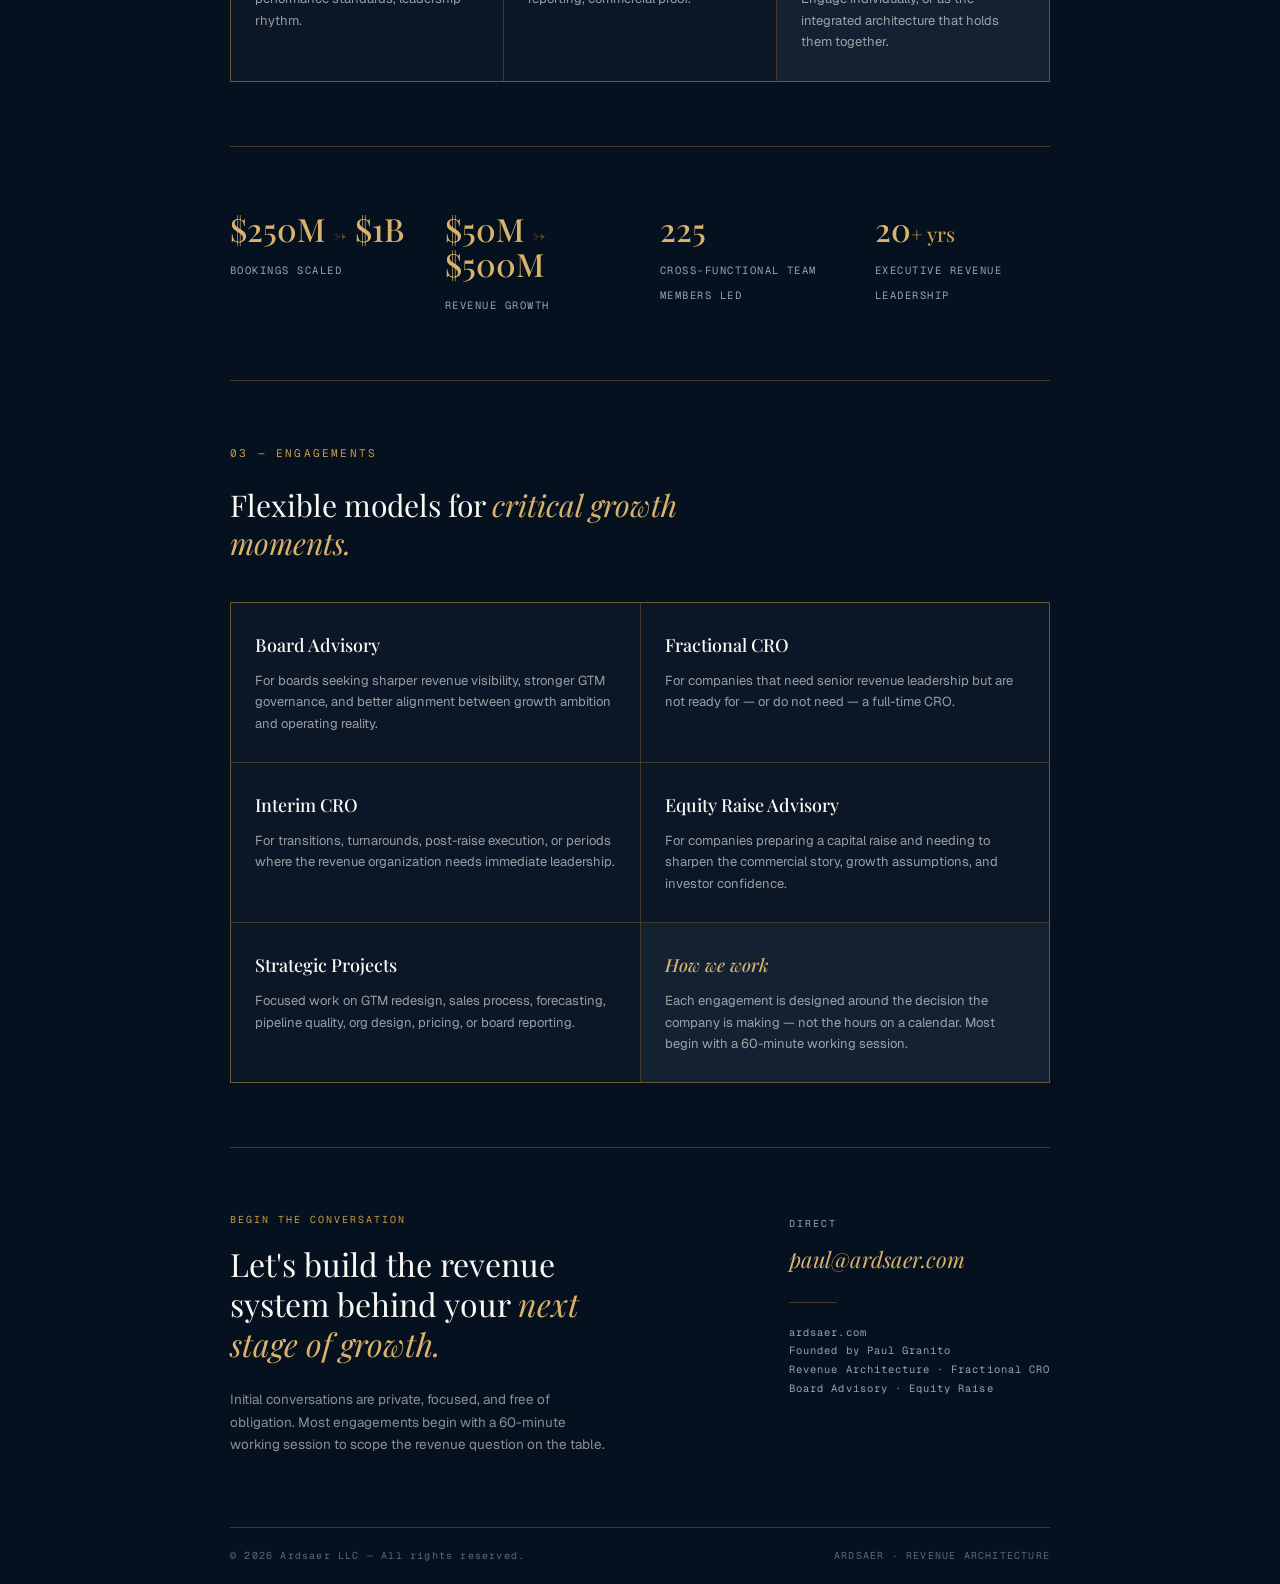
==== commit a038a6d7: "Make header logo all-gold via CSS filter" ====
--- a/company.html
+++ b/company.html
@@ -91,10 +91,8 @@
 
     .header-logo-img {
       width: 80px;
-      background: var(--bone-50);
-      border-radius: 8px;
-      padding: 8px 10px;
-      display: block;
+      display: block;
+      filter: invert(1) sepia(1) saturate(8) hue-rotate(350deg) brightness(1.1);
     }
 
     .header-label {
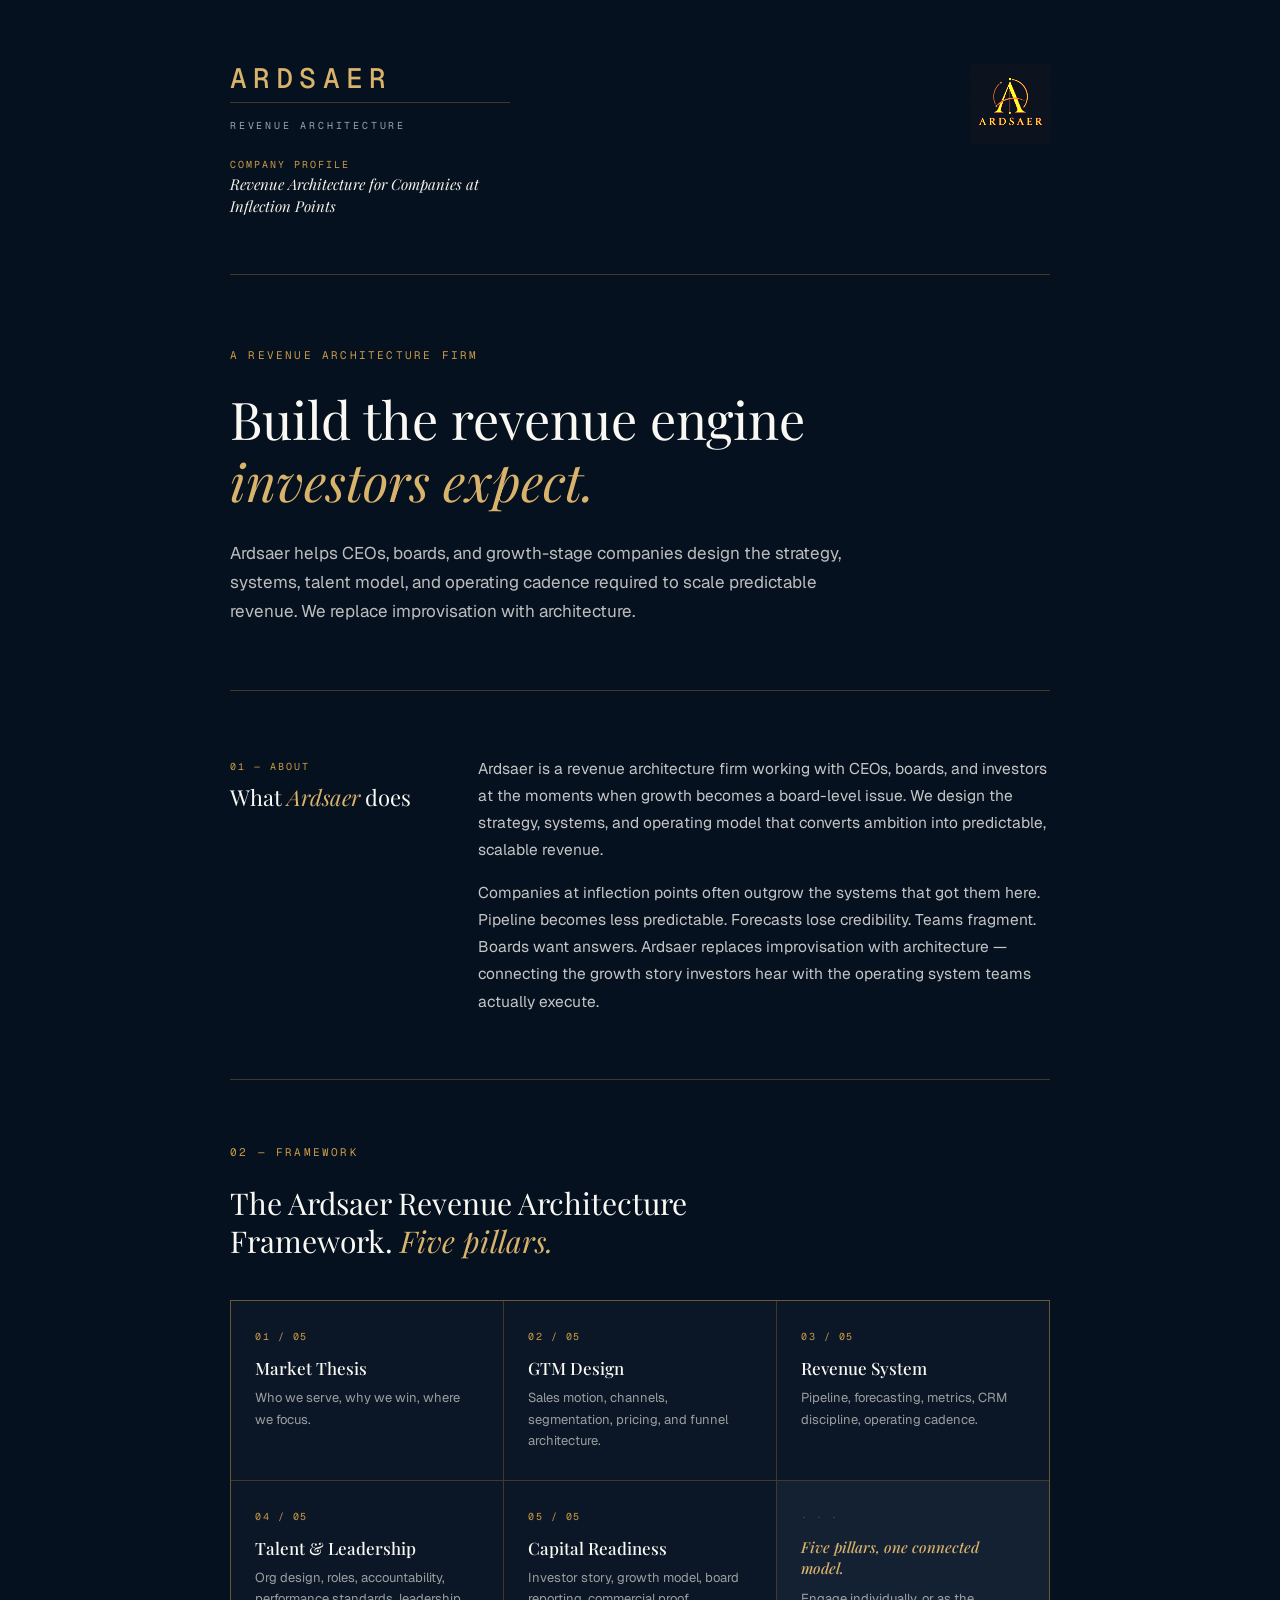
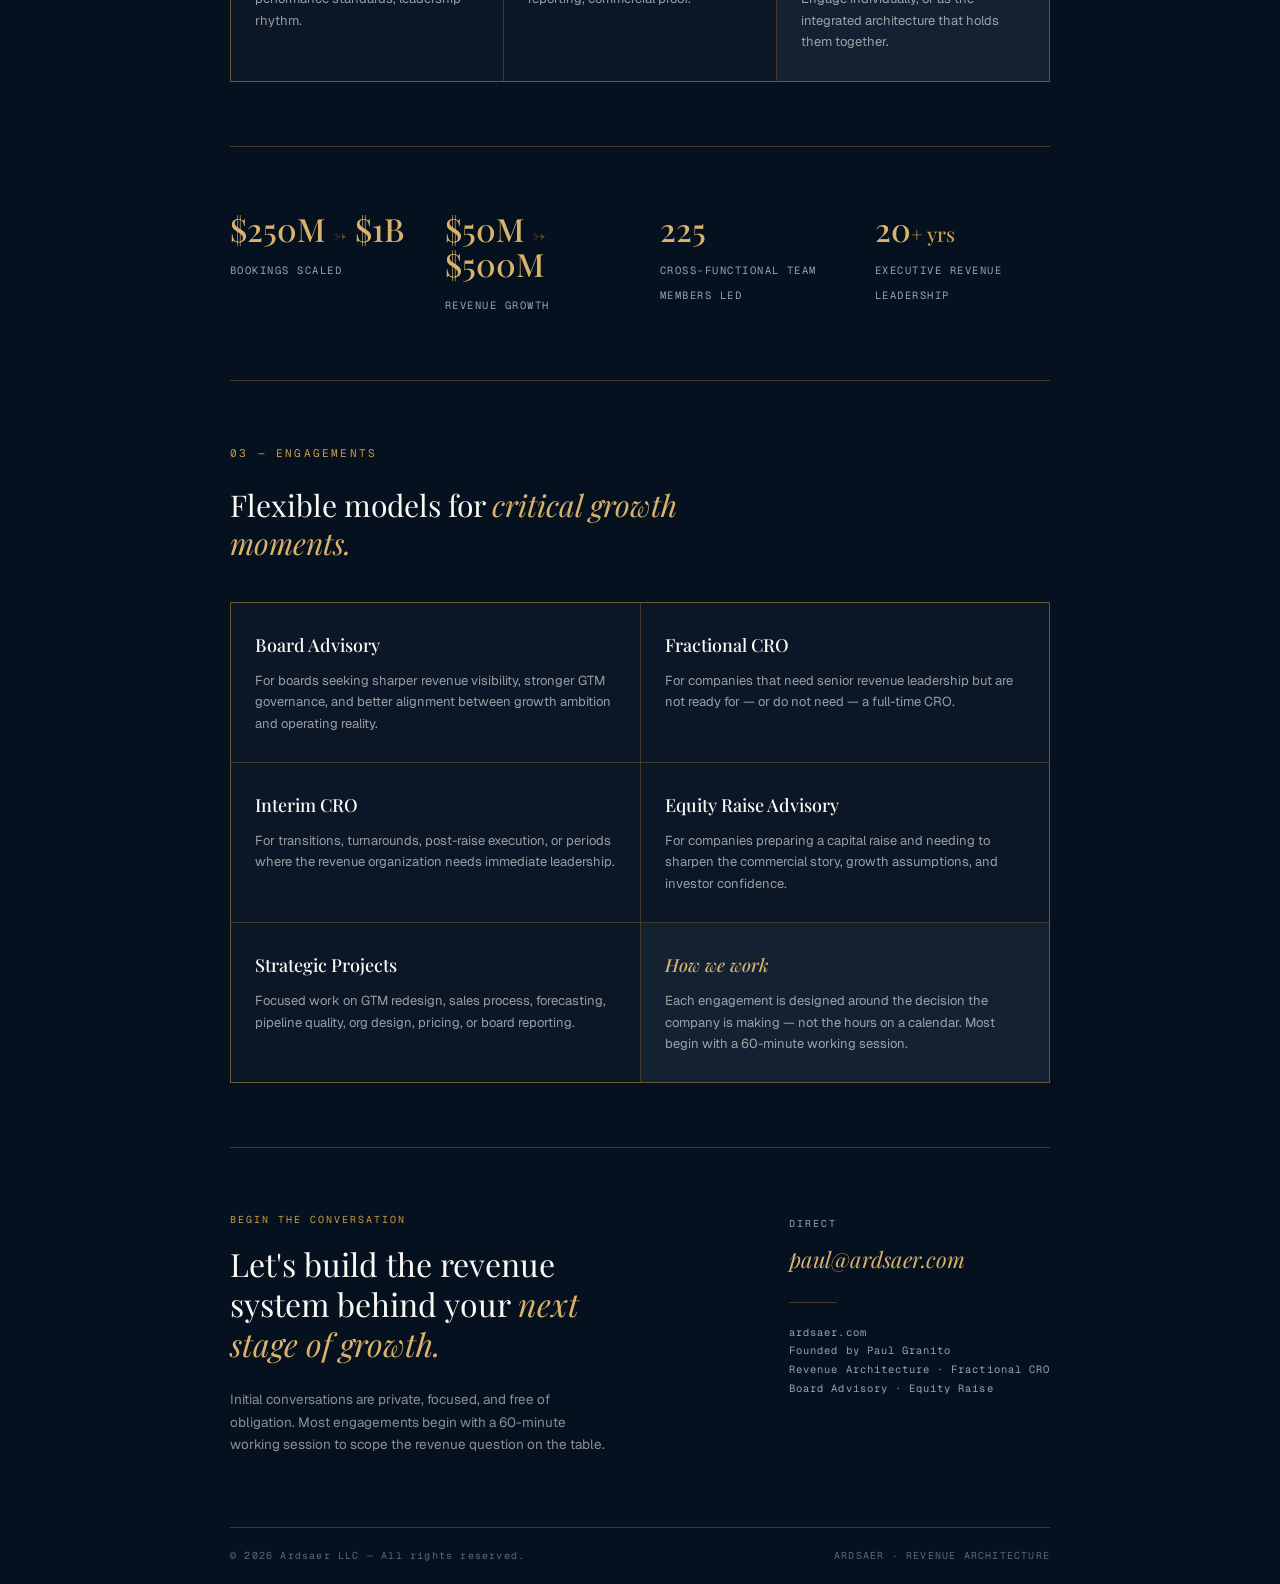
==== commit e556063f: "Gold logo: mix-blend-mode screen removes dark bg box" ====
--- a/company.html
+++ b/company.html
@@ -93,6 +93,7 @@
       width: 80px;
       display: block;
       filter: invert(1) sepia(1) saturate(8) hue-rotate(350deg) brightness(1.1);
+      mix-blend-mode: screen;
     }
 
     .header-label {
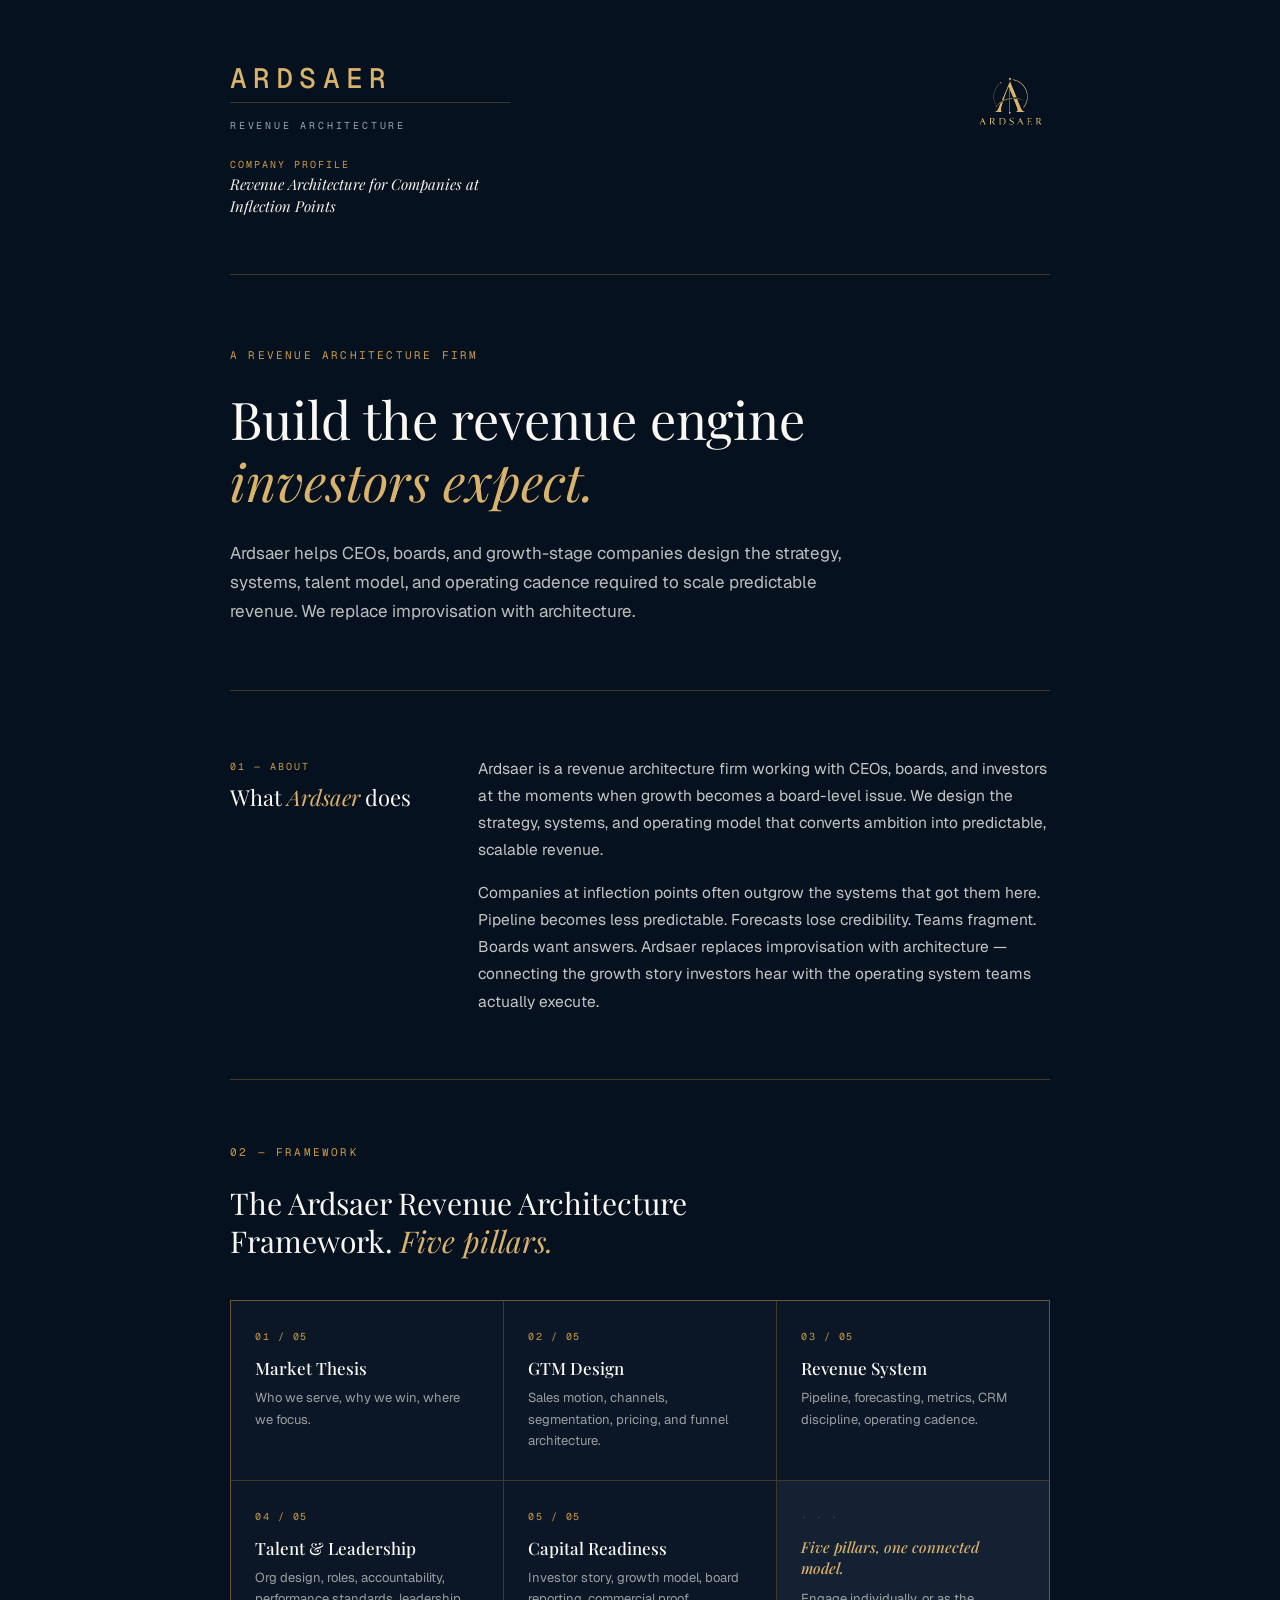
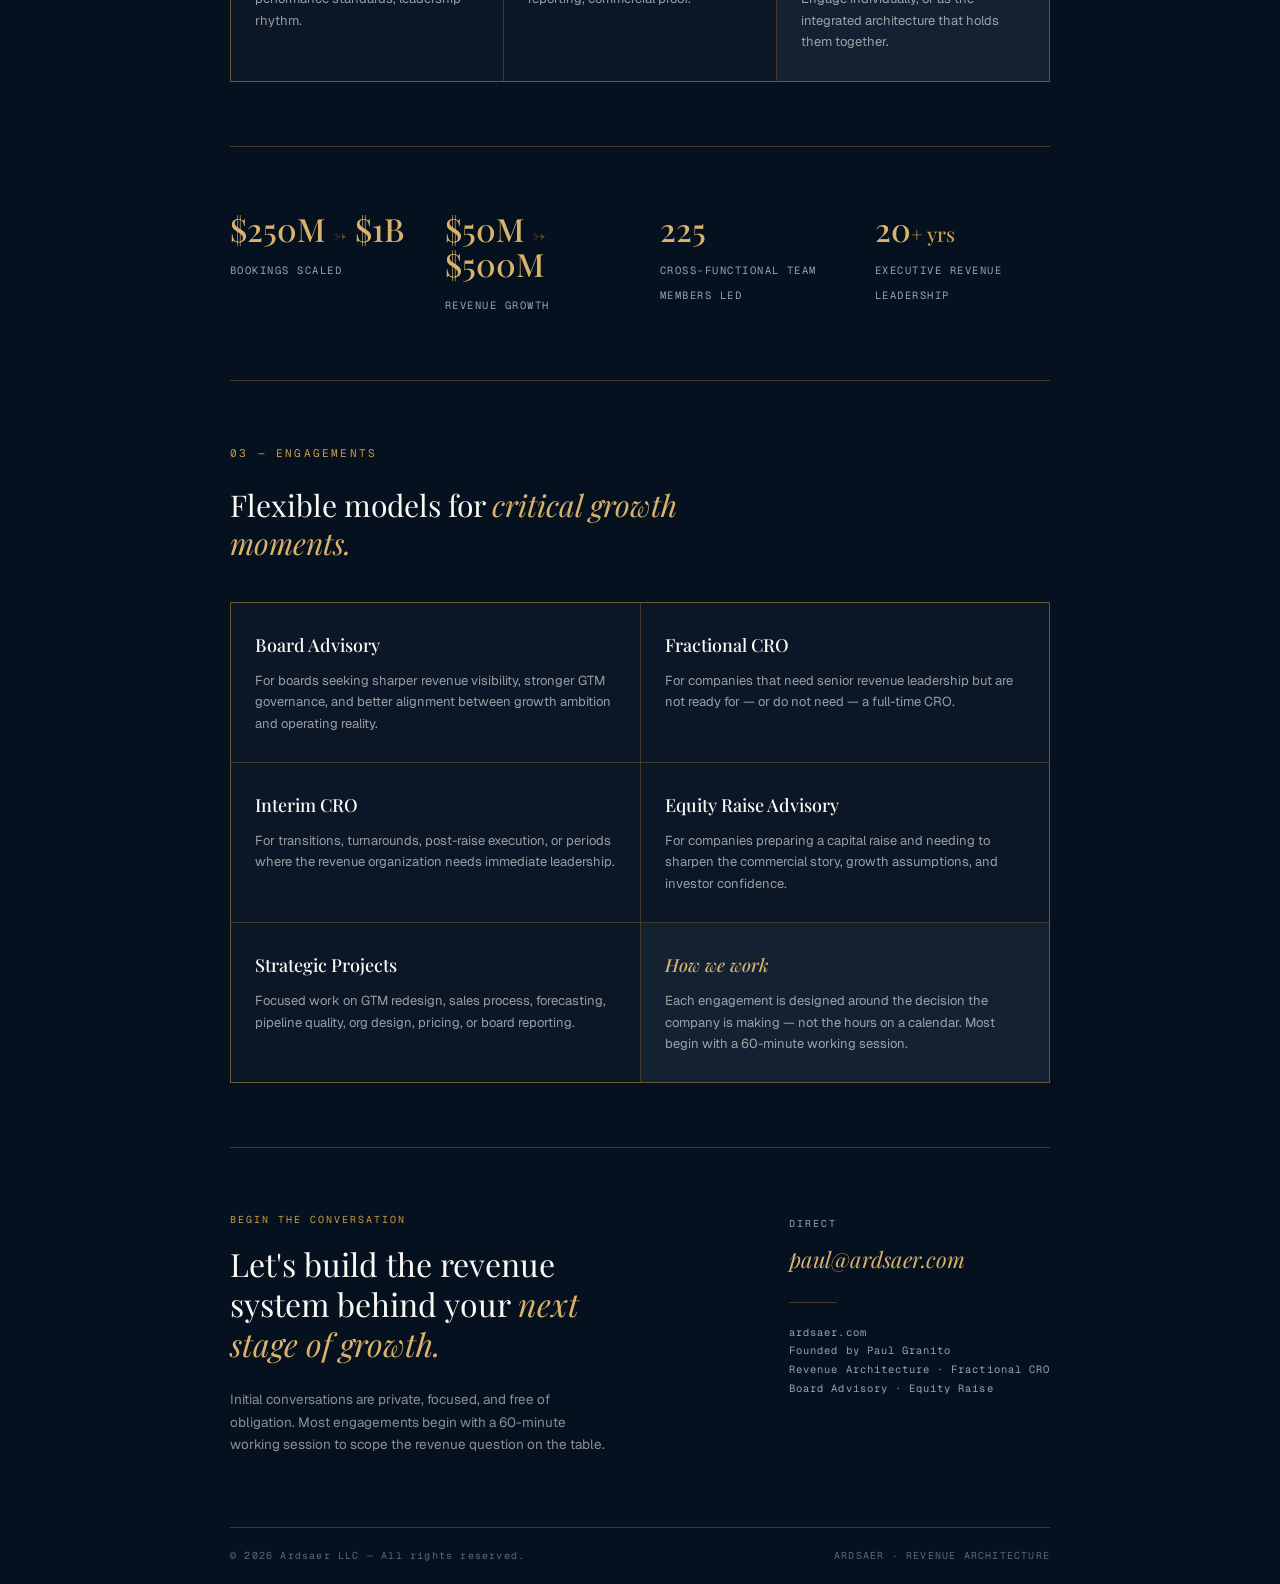
==== commit 1f45d8cb: "Gold logo: canvas-based bg removal with gold tint" ====
--- a/company.html
+++ b/company.html
@@ -90,10 +90,12 @@
     }
 
     .header-logo-img {
+      display: none;
+    }
+
+    .header-logo-canvas {
       width: 80px;
       display: block;
-      filter: invert(1) sepia(1) saturate(8) hue-rotate(350deg) brightness(1.1);
-      mix-blend-mode: screen;
     }
 
     .header-label {
@@ -602,5 +604,41 @@
 
 </div>
 
+<script>
+(function() {
+  const img = document.querySelector('.header-logo-img');
+  if (!img) return;
+  const tmpImg = new Image();
+  tmpImg.crossOrigin = 'anonymous';
+  tmpImg.onload = function() {
+    const scale = 2;
+    const W = Math.round(80 * scale);
+    const H = Math.round(W * (tmpImg.naturalHeight / tmpImg.naturalWidth));
+    const canvas = document.createElement('canvas');
+    canvas.width = W; canvas.height = H;
+    canvas.className = 'header-logo-canvas';
+    const ctx = canvas.getContext('2d');
+    ctx.drawImage(tmpImg, 0, 0, W, H);
+    const id = ctx.getImageData(0, 0, W, H);
+    const px = id.data;
+    for (let i = 0; i < px.length; i += 4) {
+      const r = px[i], g = px[i+1], b = px[i+2];
+      if (r > 180 && g > 180 && b > 180) {
+        px[i+3] = 0;
+      } else {
+        const t = 1 - (r + g + b) / (3 * 255);
+        px[i]   = Math.round(217 * Math.min(t * 1.6, 1));
+        px[i+1] = Math.round(178 * Math.min(t * 1.6, 1));
+        px[i+2] = Math.round(107 * Math.min(t * 1.6, 1));
+        px[i+3] = Math.round(255 * Math.min(t * 1.8, 1));
+      }
+    }
+    ctx.putImageData(id, 0, 0);
+    img.parentNode.insertBefore(canvas, img);
+  };
+  tmpImg.src = img.src;
+})();
+</script>
+
 </body>
 </html>
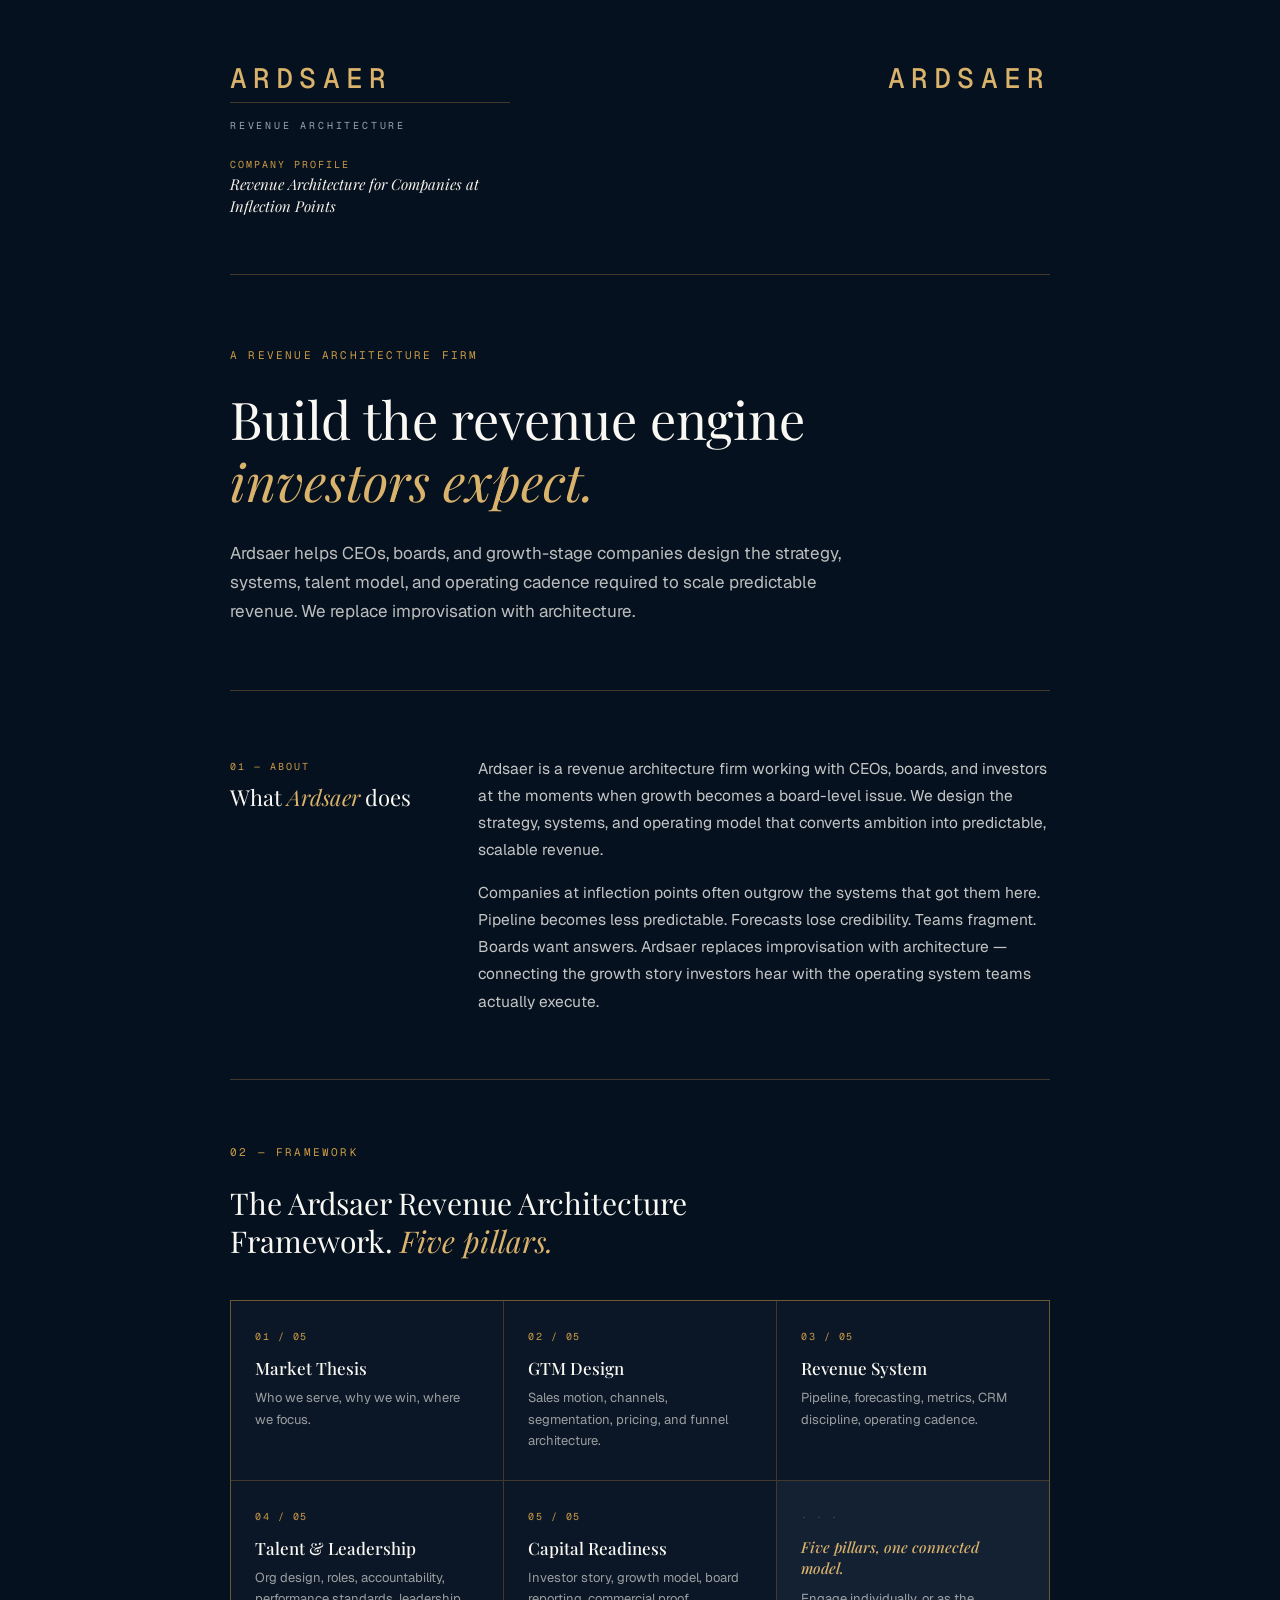
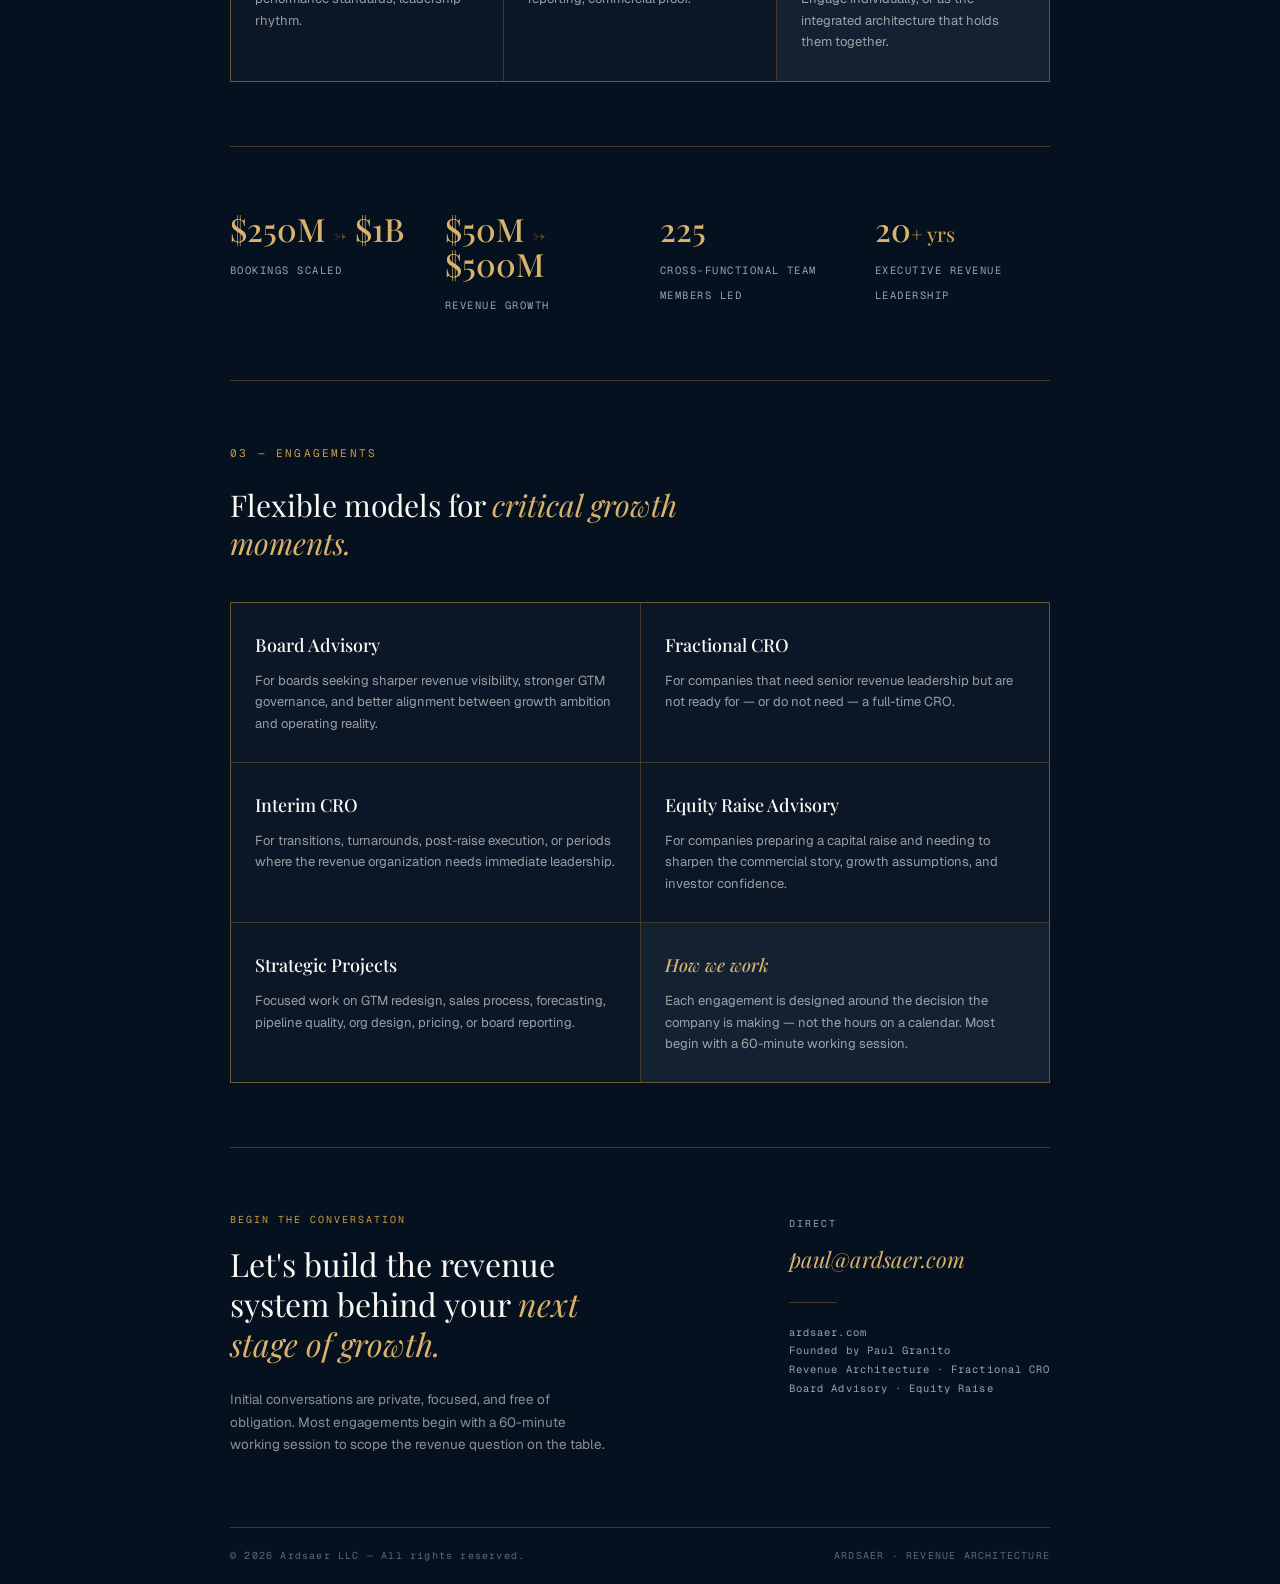
==== commit 993a3af4: "Replace logo image with Geist Mono gold wordmark in header" ====
--- a/company.html
+++ b/company.html
@@ -93,9 +93,14 @@
       display: none;
     }
 
-    .header-logo-canvas {
-      width: 80px;
-      display: block;
+    .header-logo-wordmark {
+      font-family: var(--mono);
+      font-size: 28px;
+      font-weight: 500;
+      letter-spacing: 0.22em;
+      color: var(--gold-400);
+      display: block;
+      line-height: 1;
     }
 
     .header-label {
@@ -445,7 +450,7 @@
       <p class="header-tagline">Revenue Architecture for Companies at Inflection Points</p>
     </div>
     <div class="header-right">
-      <img src="images/Logo.png" alt="Ardsaer" class="header-logo-img" />
+      <span class="header-logo-wordmark">ARDSAER</span>
     </div>
   </header>
 
@@ -604,41 +609,6 @@
 
 </div>
 
-<script>
-(function() {
-  const img = document.querySelector('.header-logo-img');
-  if (!img) return;
-  const tmpImg = new Image();
-  tmpImg.crossOrigin = 'anonymous';
-  tmpImg.onload = function() {
-    const scale = 2;
-    const W = Math.round(80 * scale);
-    const H = Math.round(W * (tmpImg.naturalHeight / tmpImg.naturalWidth));
-    const canvas = document.createElement('canvas');
-    canvas.width = W; canvas.height = H;
-    canvas.className = 'header-logo-canvas';
-    const ctx = canvas.getContext('2d');
-    ctx.drawImage(tmpImg, 0, 0, W, H);
-    const id = ctx.getImageData(0, 0, W, H);
-    const px = id.data;
-    for (let i = 0; i < px.length; i += 4) {
-      const r = px[i], g = px[i+1], b = px[i+2];
-      if (r > 180 && g > 180 && b > 180) {
-        px[i+3] = 0;
-      } else {
-        const t = 1 - (r + g + b) / (3 * 255);
-        px[i]   = Math.round(217 * Math.min(t * 1.6, 1));
-        px[i+1] = Math.round(178 * Math.min(t * 1.6, 1));
-        px[i+2] = Math.round(107 * Math.min(t * 1.6, 1));
-        px[i+3] = Math.round(255 * Math.min(t * 1.8, 1));
-      }
-    }
-    ctx.putImageData(id, 0, 0);
-    img.parentNode.insertBefore(canvas, img);
-  };
-  tmpImg.src = img.src;
-})();
-</script>
 
 </body>
 </html>
